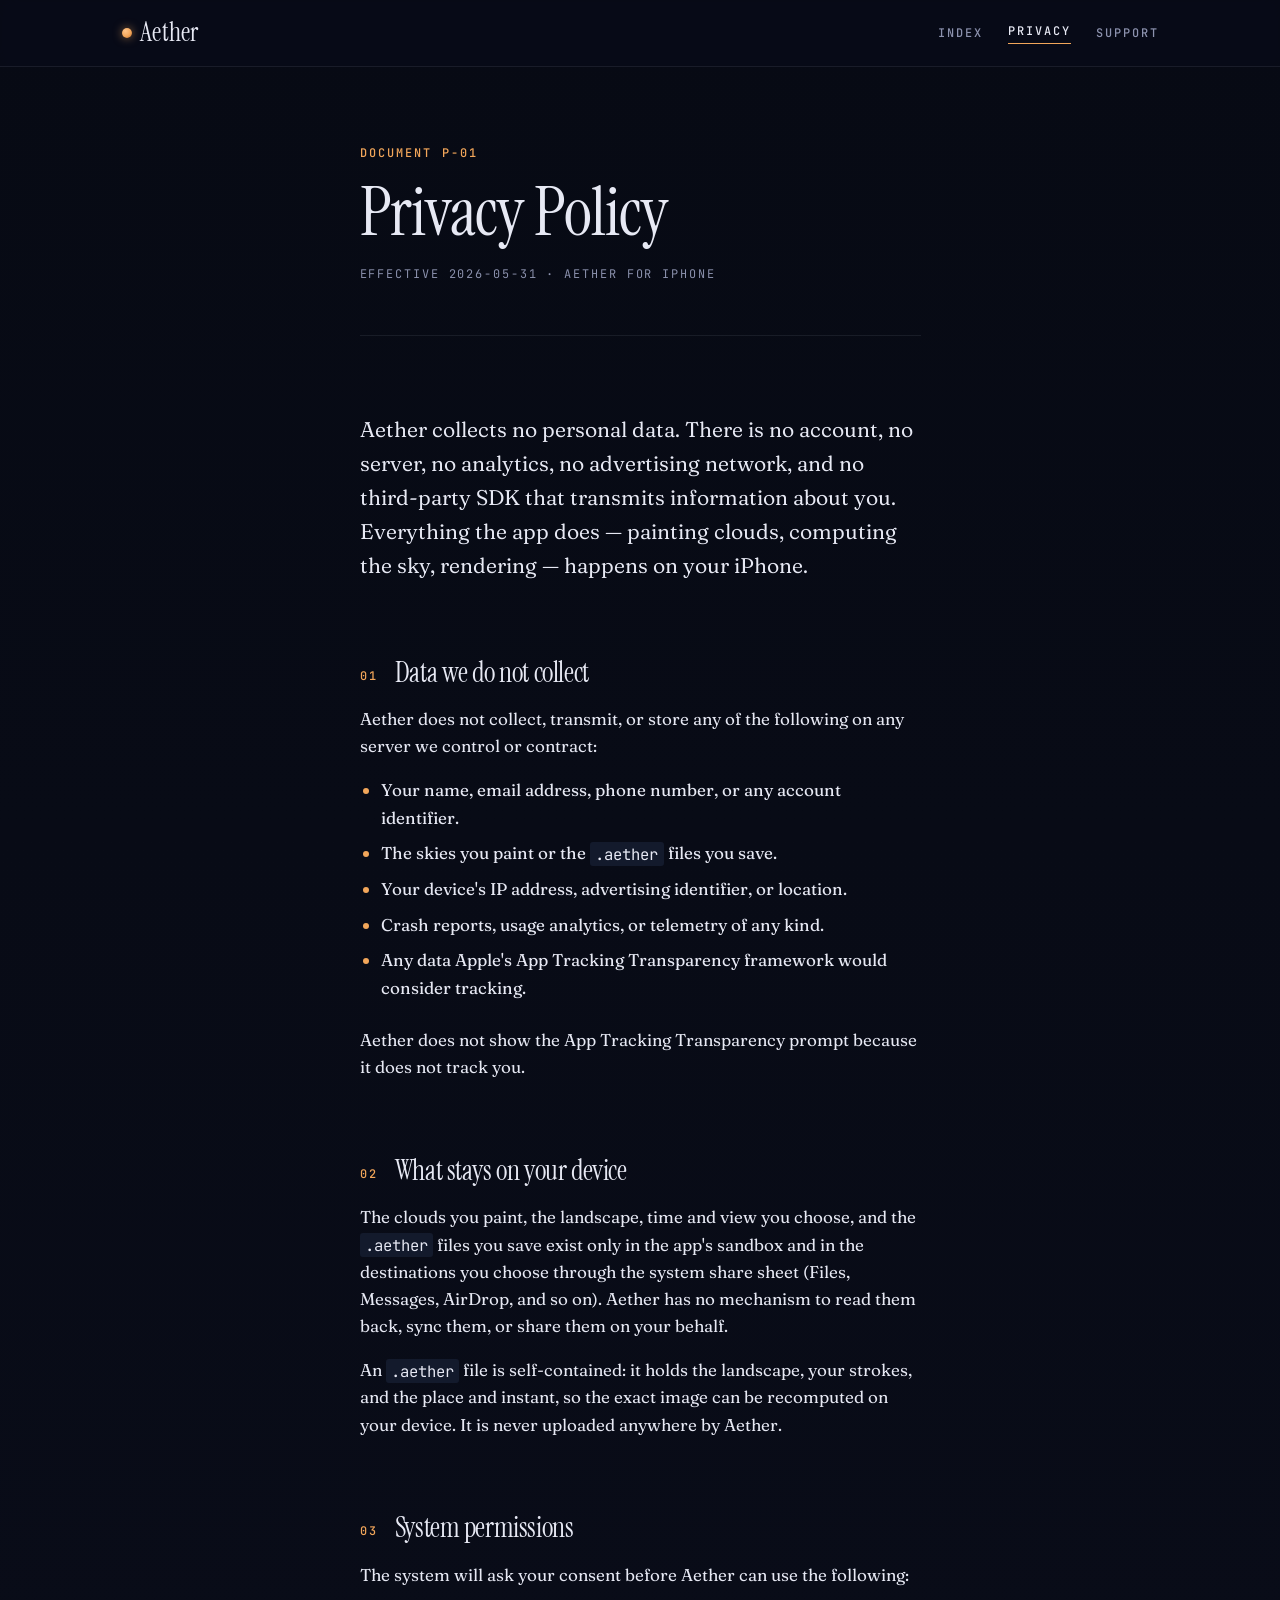
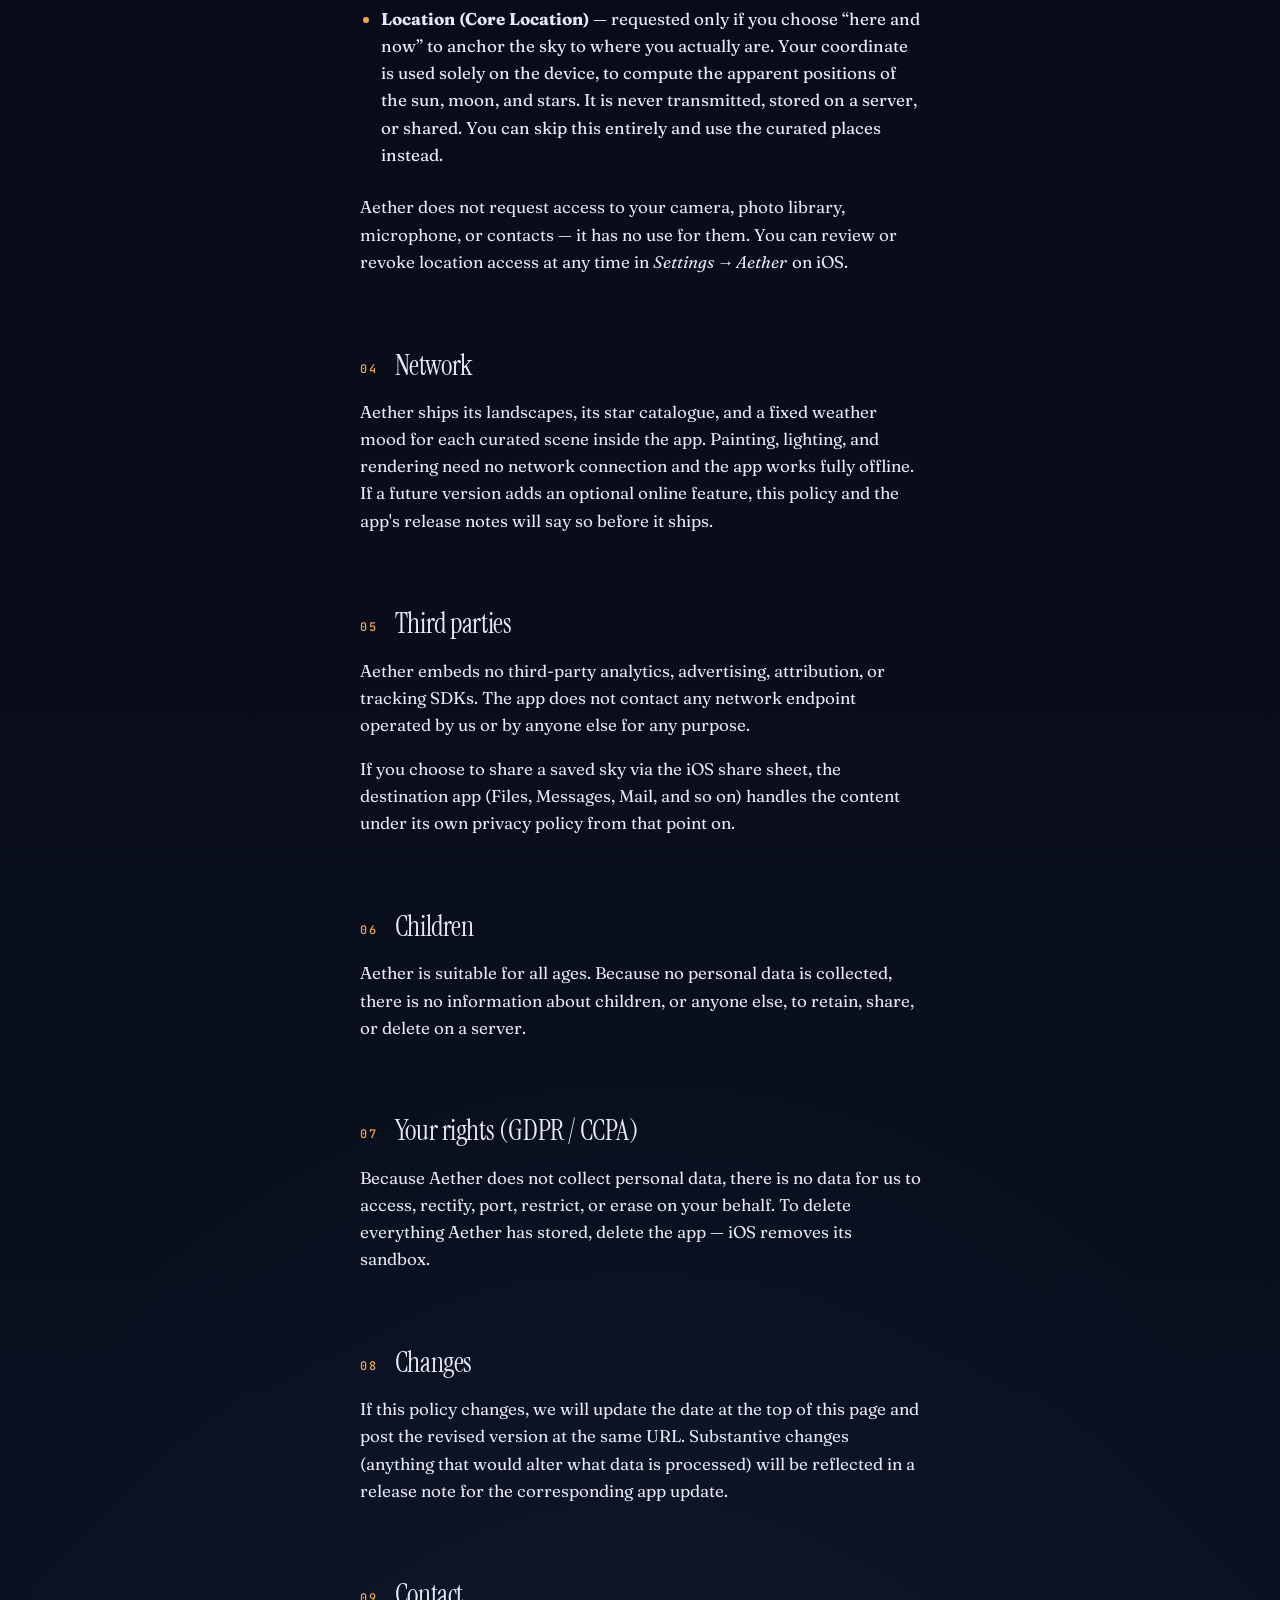
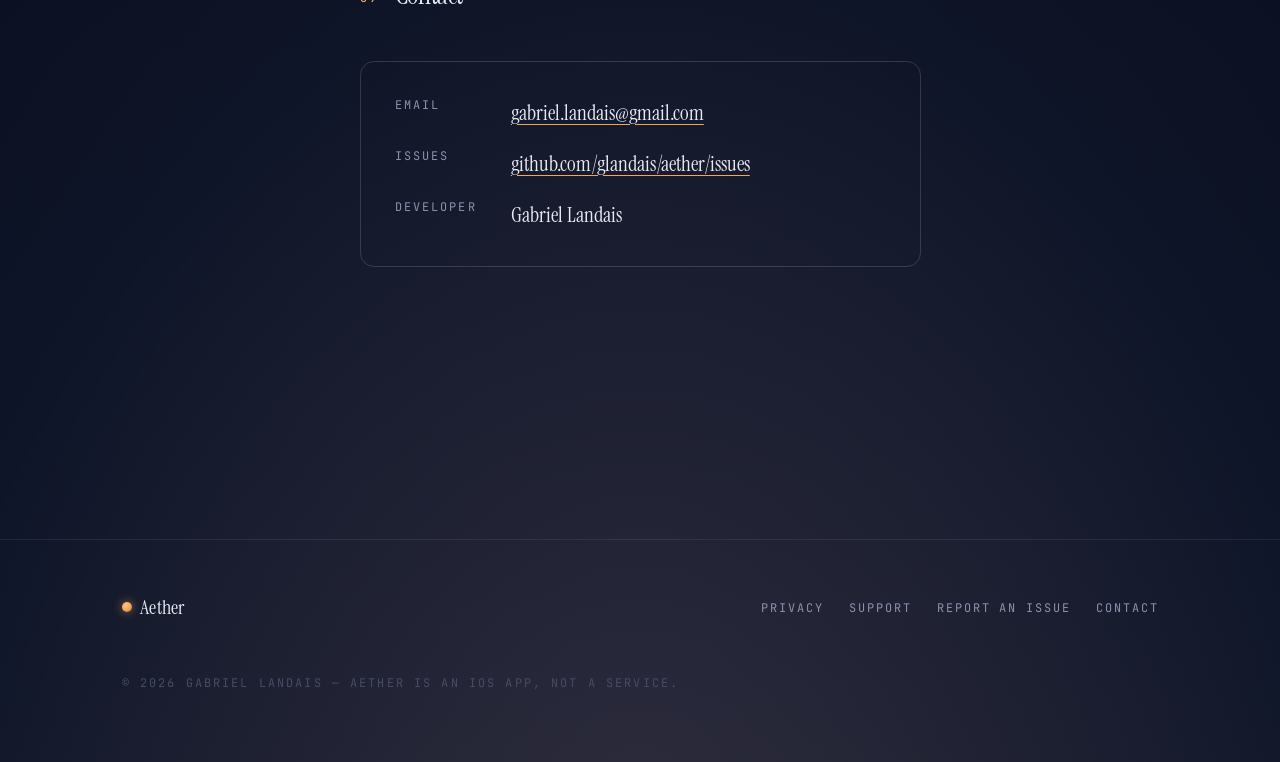
==== web/privacy/index.html @ a96485b0 "docs(web): site vitrine statique (accueil, confidentialité, support) Site statique de présentation d" ====
<!doctype html>
<html lang="en">
<head>
  <meta charset="utf-8">
  <meta name="viewport" content="width=device-width, initial-scale=1, viewport-fit=cover">
  <title>Privacy Policy — Aether</title>
  <meta name="description" content="Aether collects no personal data. Everything runs on your iPhone; location, if allowed, never leaves the device. Full privacy policy.">
  <link rel="canonical" href="https://glandais.github.io/aether/privacy/">
  <link rel="icon" type="image/svg+xml" href="../favicon.svg">
  <link rel="apple-touch-icon" href="../icon.png">
  <meta name="theme-color" content="#090C18">
  <meta property="og:type" content="article">
  <meta property="og:title" content="Aether — Privacy Policy">
  <meta property="og:description" content="Aether collects no personal data. Everything runs on your iPhone.">
  <meta property="og:url" content="https://glandais.github.io/aether/privacy/">
  <link rel="preconnect" href="https://fonts.googleapis.com">
  <link rel="preconnect" href="https://fonts.gstatic.com" crossorigin>
  <link rel="stylesheet" href="../assets/style.css">
</head>
<body>
  <header class="site-header">
    <div class="container site-header__inner">
      <a class="wordmark" href="../">
        <span class="wordmark__orb" aria-hidden="true"></span>
        <span>Aether</span>
      </a>
      <nav class="site-nav" aria-label="Primary">
        <a href="../">Index</a>
        <a href="../privacy/" aria-current="page">Privacy</a>
        <a href="../support/">Support</a>
      </nav>
    </div>
  </header>

  <main class="container-narrow prose">
    <header class="prose__header">
      <span class="label label-accent">Document P-01</span>
      <h1>Privacy Policy</h1>
      <p class="meta">Effective 2026-05-31 · Aether for iPhone</p>
    </header>

    <section>
      <p class="lead">
        Aether collects no personal data. There is no account, no server, no
        analytics, no advertising network, and no third-party SDK that transmits
        information about you. Everything the app does — painting clouds,
        computing the sky, rendering — happens on your iPhone.
      </p>
    </section>

    <section>
      <h2 data-num="01">Data we do not collect</h2>
      <p>
        Aether does not collect, transmit, or store any of the following on any
        server we control or contract:
      </p>
      <ul>
        <li>Your name, email address, phone number, or any account identifier.</li>
        <li>The skies you paint or the <code>.aether</code> files you save.</li>
        <li>Your device's IP address, advertising identifier, or location.</li>
        <li>Crash reports, usage analytics, or telemetry of any kind.</li>
        <li>Any data Apple's App Tracking Transparency framework would consider tracking.</li>
      </ul>
      <p>
        Aether does not show the App Tracking Transparency prompt because it does
        not track you.
      </p>
    </section>

    <section>
      <h2 data-num="02">What stays on your device</h2>
      <p>
        The clouds you paint, the landscape, time and view you choose, and the
        <code>.aether</code> files you save exist only in the app's sandbox and in
        the destinations you choose through the system share sheet (Files,
        Messages, AirDrop, and so on). Aether has no mechanism to read them back,
        sync them, or share them on your behalf.
      </p>
      <p>
        An <code>.aether</code> file is self-contained: it holds the landscape, your
        strokes, and the place and instant, so the exact image can be recomputed on
        your device. It is never uploaded anywhere by Aether.
      </p>
    </section>

    <section>
      <h2 data-num="03">System permissions</h2>
      <p>The system will ask your consent before Aether can use the following:</p>
      <ul>
        <li>
          <strong>Location (Core Location)</strong> — requested only if you choose
          “here and now” to anchor the sky to where you actually are. Your
          coordinate is used solely on the device, to compute the apparent
          positions of the sun, moon, and stars. It is never transmitted, stored on
          a server, or shared. You can skip this entirely and use the curated
          places instead.
        </li>
      </ul>
      <p>
        Aether does not request access to your camera, photo library, microphone,
        or contacts — it has no use for them. You can review or revoke location
        access at any time in <em>Settings → Aether</em> on iOS.
      </p>
    </section>

    <section>
      <h2 data-num="04">Network</h2>
      <p>
        Aether ships its landscapes, its star catalogue, and a fixed weather mood
        for each curated scene inside the app. Painting, lighting, and rendering
        need no network connection and the app works fully offline. If a future
        version adds an optional online feature, this policy and the app's release
        notes will say so before it ships.
      </p>
    </section>

    <section>
      <h2 data-num="05">Third parties</h2>
      <p>
        Aether embeds no third-party analytics, advertising, attribution, or
        tracking SDKs. The app does not contact any network endpoint operated by
        us or by anyone else for any purpose.
      </p>
      <p>
        If you choose to share a saved sky via the iOS share sheet, the destination
        app (Files, Messages, Mail, and so on) handles the content under its own
        privacy policy from that point on.
      </p>
    </section>

    <section>
      <h2 data-num="06">Children</h2>
      <p>
        Aether is suitable for all ages. Because no personal data is collected,
        there is no information about children, or anyone else, to retain, share,
        or delete on a server.
      </p>
    </section>

    <section>
      <h2 data-num="07">Your rights (GDPR / CCPA)</h2>
      <p>
        Because Aether does not collect personal data, there is no data for us to
        access, rectify, port, restrict, or erase on your behalf. To delete
        everything Aether has stored, delete the app — iOS removes its sandbox.
      </p>
    </section>

    <section>
      <h2 data-num="08">Changes</h2>
      <p>
        If this policy changes, we will update the date at the top of this page and
        post the revised version at the same URL. Substantive changes (anything
        that would alter what data is processed) will be reflected in a release note
        for the corresponding app update.
      </p>
    </section>

    <section>
      <h2 data-num="09">Contact</h2>
      <dl class="contact">
        <dt>Email</dt>
        <dd><a href="mailto:gabriel.landais@gmail.com">gabriel.landais@gmail.com</a></dd>
        <dt>Issues</dt>
        <dd><a href="https://github.com/glandais/aether/issues" rel="noopener">github.com/glandais/aether/issues</a></dd>
        <dt>Developer</dt>
        <dd>Gabriel Landais</dd>
      </dl>
    </section>
  </main>

  <footer class="site-footer">
    <div class="container site-footer__inner">
      <a class="wordmark" href="../">
        <span class="wordmark__orb" aria-hidden="true"></span>
        <span>Aether</span>
      </a>
      <nav class="site-footer__nav" aria-label="Footer">
        <a href="../privacy/">Privacy</a>
        <a href="../support/">Support</a>
        <a href="https://github.com/glandais/aether/issues" rel="noopener">Report an issue</a>
        <a href="mailto:gabriel.landais@gmail.com">Contact</a>
      </nav>
      <p class="site-footer__meta">
        © <span id="year">2026</span> Gabriel Landais — Aether is an iOS app, not a service.
      </p>
    </div>
  </footer>
  <script>document.getElementById('year').textContent = new Date().getFullYear();</script>
</body>
</html>
---- web/assets/style.css ----
/* ============================================================
   Aether — design system
   Contemplative twilight. Night indigo + haze + horizon amber.
   ============================================================ */

@import url('https://fonts.googleapis.com/css2?family=Instrument+Serif:ital@0;1&family=Fraunces:opsz,wght,SOFT@9..144,300..700,0..100&family=JetBrains+Mono:wght@400;500&display=swap');

:root {
  /* palette — a sky from zenith to horizon */
  --night:       #090C18;  /* deep indigo, just before true black */
  --night-soft:  #0E1322;
  --surface:     #131A2C;
  --surface-2:   #1B2338;
  --haze:        #E7E9F4;  /* pale luminous text, faint blue */
  --haze-muted:  #8C92AE;
  --haze-faint:  #474D68;
  --amber:       #F2A65A;  /* warm horizon glow — the accent */
  --amber-hi:    #FFC489;
  --bluehour:    #6E78C8;  /* blue-hour secondary, used sparingly */

  --rule:        rgba(231, 233, 244, 0.08);
  --rule-strong: rgba(231, 233, 244, 0.16);

  /* type */
  --font-display: 'Instrument Serif', 'Times New Roman', Georgia, serif;
  --font-body:    'Fraunces', Georgia, 'Times New Roman', serif;
  --font-mono:    'JetBrains Mono', ui-monospace, 'SF Mono', Menlo, Consolas, monospace;

  --fs-display: clamp(3.25rem, 9vw, 7.5rem);
  --fs-h1:      clamp(2rem, 4.6vw, 3.25rem);
  --fs-h2:      clamp(1.5rem, 2.6vw, 2rem);
  --fs-h3:      1.25rem;
  --fs-body:    1.0625rem;
  --fs-small:   0.9375rem;
  --fs-label:   0.7rem;

  /* spacing */
  --s-1: 0.25rem; --s-2: 0.5rem;  --s-3: 0.75rem; --s-4: 1rem;
  --s-5: 1.5rem;  --s-6: 2rem;    --s-7: 2.5rem;  --s-8: 3rem;
  --s-10: 4.5rem; --s-12: 6rem;   --s-16: 9rem;

  /* layout */
  --content-width: 38rem;
  --wide-width:    66rem;

  color-scheme: dark;
}

/* ---------- reset ---------- */
*, *::before, *::after { box-sizing: border-box; }
html, body { margin: 0; padding: 0; }
img, svg, canvas { display: block; max-width: 100%; }
button { font: inherit; color: inherit; background: none; border: 0; cursor: pointer; padding: 0; }
a { color: inherit; }

/* ---------- base ---------- */
html {
  background: var(--night);
  color: var(--haze);
  font-family: var(--font-body);
  font-size: 17px;
  line-height: 1.6;
  font-feature-settings: "ss01", "ss02";
  font-variation-settings: "opsz" 14, "SOFT" 30;
  -webkit-font-smoothing: antialiased;
  text-rendering: optimizeLegibility;
}

body {
  min-height: 100dvh;
  display: flex;
  flex-direction: column;
  position: relative;
  background:
    /* warm horizon glow low on the page */
    radial-gradient(120% 70% at 50% 118%, rgba(242, 166, 90, 0.16), transparent 55%),
    /* a cooler blue-hour band above it */
    radial-gradient(120% 55% at 50% 100%, rgba(110, 120, 200, 0.12), transparent 60%),
    /* zenith darkening */
    linear-gradient(180deg, #070A14 0%, var(--night) 42%, #0B1224 100%);
}

/* faint, slow star field across the whole night sky */
body::before {
  content: "";
  position: fixed;
  inset: 0;
  z-index: -1;
  pointer-events: none;
  background-image:
    radial-gradient(1.2px 1.2px at 12% 18%, rgba(231,233,244,0.7), transparent 60%),
    radial-gradient(1px 1px at 28% 9%, rgba(231,233,244,0.5), transparent 60%),
    radial-gradient(1.4px 1.4px at 47% 24%, rgba(255,196,137,0.55), transparent 60%),
    radial-gradient(1px 1px at 63% 12%, rgba(231,233,244,0.55), transparent 60%),
    radial-gradient(1.1px 1.1px at 78% 22%, rgba(231,233,244,0.6), transparent 60%),
    radial-gradient(1px 1px at 88% 7%, rgba(231,233,244,0.45), transparent 60%),
    radial-gradient(1.3px 1.3px at 8% 38%, rgba(231,233,244,0.45), transparent 60%),
    radial-gradient(1px 1px at 35% 44%, rgba(231,233,244,0.4), transparent 60%),
    radial-gradient(1.2px 1.2px at 71% 40%, rgba(110,120,200,0.6), transparent 60%),
    radial-gradient(1px 1px at 92% 34%, rgba(231,233,244,0.4), transparent 60%);
  /* fade the stars out toward the horizon, like a real sky */
  -webkit-mask-image: linear-gradient(180deg, #000 0%, #000 40%, transparent 78%);
  mask-image: linear-gradient(180deg, #000 0%, #000 40%, transparent 78%);
  animation: twinkle 9s ease-in-out infinite;
}
@keyframes twinkle { 0%, 100% { opacity: 0.85; } 50% { opacity: 0.55; } }

::selection { background: var(--amber); color: var(--night); }

/* ---------- typography ---------- */
.display {
  font-family: var(--font-display);
  font-weight: 400;
  line-height: 0.94;
  letter-spacing: -0.02em;
  font-size: var(--fs-display);
}
.display em {
  font-style: italic;
  color: var(--amber);
}

h1, h2, h3 {
  font-family: var(--font-display);
  font-weight: 400;
  line-height: 1.06;
  letter-spacing: -0.015em;
  margin: 0 0 var(--s-4);
}
h1 { font-size: var(--fs-h1); }
h2 { font-size: var(--fs-h2); margin-top: var(--s-10); }
h3 {
  font-size: var(--fs-h3);
  font-family: var(--font-body);
  font-variation-settings: "opsz" 14, "wght" 600, "SOFT" 0;
  letter-spacing: -0.005em;
  margin-top: var(--s-6);
  margin-bottom: var(--s-2);
}

p {
  margin: 0 0 var(--s-4);
  max-width: 38rem;
  font-variation-settings: "opsz" 14, "wght" 380, "SOFT" 30;
}
p.lead {
  font-size: 1.25rem;
  color: var(--haze);
  font-variation-settings: "opsz" 18, "wght" 360, "SOFT" 50;
  max-width: 36rem;
}

ul, ol { padding-left: 1.25em; margin: 0 0 var(--s-5); }
li { margin-bottom: var(--s-2); }
li::marker { color: var(--amber); }

a {
  color: var(--haze);
  text-decoration: underline;
  text-decoration-color: var(--haze-faint);
  text-decoration-thickness: 1px;
  text-underline-offset: 0.2em;
  transition: text-decoration-color 200ms ease, color 200ms ease;
}
a:hover {
  color: var(--amber);
  text-decoration-color: var(--amber);
}

code, kbd {
  font-family: var(--font-mono);
  font-size: 0.92em;
  background: var(--surface);
  padding: 0.1em 0.35em;
  border-radius: 3px;
  color: var(--haze);
}

hr { border: 0; border-top: 1px solid var(--rule); margin: var(--s-10) 0; }

/* ---------- shared eyebrow / label ---------- */
.label {
  font-family: var(--font-mono);
  font-size: var(--fs-label);
  letter-spacing: 0.18em;
  text-transform: uppercase;
  color: var(--haze-muted);
  font-weight: 500;
}
.label-accent { color: var(--amber); }

/* ---------- layout ---------- */
.container {
  width: 100%;
  max-width: var(--wide-width);
  margin-inline: auto;
  padding-inline: clamp(1.25rem, 4vw, 2.5rem);
}
.container-narrow {
  max-width: var(--content-width);
  margin-inline: auto;
  padding-inline: clamp(1.25rem, 4vw, 2.5rem);
}
main { flex: 1 0 auto; }

/* ---------- header ---------- */
.site-header {
  position: sticky;
  top: 0;
  z-index: 10;
  background: rgba(9, 12, 24, 0.72);
  backdrop-filter: saturate(140%) blur(10px);
  -webkit-backdrop-filter: saturate(140%) blur(10px);
  border-bottom: 1px solid var(--rule);
}
.site-header__inner {
  display: flex;
  align-items: center;
  justify-content: space-between;
  padding-block: var(--s-3);
}
.wordmark {
  font-family: var(--font-display);
  font-size: 1.5rem;
  letter-spacing: 0.01em;
  text-decoration: none;
  display: inline-flex;
  align-items: center;
  gap: 0.5rem;
  color: var(--haze);
}
.wordmark__orb {
  width: 0.6rem;
  height: 0.6rem;
  border-radius: 50%;
  background: radial-gradient(circle at 35% 30%, var(--amber-hi), var(--amber) 55%, #b9692a);
  box-shadow: 0 0 10px rgba(242, 166, 90, 0.6);
  display: inline-block;
}
.wordmark:hover { color: var(--haze); }

.site-nav { display: flex; gap: var(--s-5); align-items: center; }
.site-nav a {
  font-family: var(--font-mono);
  font-size: var(--fs-label);
  letter-spacing: 0.16em;
  text-transform: uppercase;
  text-decoration: none;
  color: var(--haze-muted);
  font-weight: 500;
}
.site-nav a:hover { color: var(--haze); }
.site-nav a[aria-current="page"] {
  color: var(--haze);
  border-bottom: 1px solid var(--amber);
  padding-bottom: 2px;
}

/* ---------- hero ---------- */
.hero { padding-top: var(--s-12); padding-bottom: var(--s-10); position: relative; }
.hero__grid {
  display: grid;
  grid-template-columns: 1.1fr 0.9fr;
  gap: clamp(2rem, 5vw, 4rem);
  align-items: center;
}
@media (max-width: 860px) {
  .hero__grid { grid-template-columns: 1fr; }
}
.hero__head { max-width: 40rem; }
.hero__head .label {
  display: inline-flex;
  gap: 0.6em;
  align-items: center;
  margin-bottom: var(--s-5);
}
.hero__head .label::before {
  content: "";
  width: 1.6rem;
  height: 1px;
  background: var(--amber);
  display: inline-block;
}
.hero__sub { margin-top: var(--s-6); max-width: 34rem; }
.hero__meta {
  display: grid;
  grid-template-columns: repeat(auto-fit, max-content);
  gap: var(--s-6);
  margin-top: var(--s-7);
  padding-top: var(--s-5);
  border-top: 1px solid var(--rule-strong);
  max-width: max-content;
}
.hero__meta dt {
  font-family: var(--font-mono);
  font-size: var(--fs-label);
  letter-spacing: 0.18em;
  text-transform: uppercase;
  color: var(--haze-muted);
  margin-bottom: var(--s-1);
}
.hero__meta dd { margin: 0; font-family: var(--font-display); font-size: 1.5rem; }

/* hero visual — a painted sky panel standing in for a screenshot */
.skypanel {
  position: relative;
  aspect-ratio: 9 / 14;
  border-radius: 22px;
  overflow: hidden;
  border: 1px solid var(--rule-strong);
  box-shadow:
    0 30px 80px -30px rgba(0, 0, 0, 0.8),
    0 0 60px -20px rgba(242, 166, 90, 0.25);
  background:
    /* sun low on the horizon */
    radial-gradient(closest-side at 68% 70%, rgba(255,210,150,0.95), rgba(242,166,90,0.5) 35%, transparent 70%),
    /* dusk sky gradient */
    linear-gradient(180deg,
      #16204a 0%,
      #2b3a73 26%,
      #6a5a93 52%,
      #c9794f 78%,
      #f0a85e 100%);
}
/* a couple of painted cloud forms, soft and volumetric */
.skypanel__cloud {
  position: absolute;
  border-radius: 50%;
  filter: blur(14px);
  background: radial-gradient(circle at 40% 35%, rgba(255,236,210,0.92), rgba(214,160,120,0.5) 55%, transparent 75%);
  mix-blend-mode: screen;
}
.skypanel__cloud--a { width: 62%; height: 26%; left: 8%;  top: 30%; }
.skypanel__cloud--b { width: 46%; height: 20%; right: 6%; top: 46%; opacity: 0.9; }
.skypanel__cloud--c { width: 70%; height: 22%; left: 4%;  top: 60%; opacity: 0.85;
  background: radial-gradient(circle at 50% 40%, rgba(255,200,150,0.85), rgba(180,90,60,0.4) 55%, transparent 78%); }
/* sea below the horizon */
.skypanel__sea {
  position: absolute;
  left: 0; right: 0; bottom: 0;
  height: 16%;
  background: linear-gradient(180deg, rgba(242,168,94,0.5), #2a2740 70%, #14132a);
}
.skypanel__caption {
  position: absolute;
  left: var(--s-4); bottom: var(--s-4);
  font-family: var(--font-mono);
  font-size: 0.62rem;
  letter-spacing: 0.16em;
  text-transform: uppercase;
  color: rgba(231,233,244,0.85);
  background: rgba(9,12,24,0.4);
  backdrop-filter: blur(4px);
  -webkit-backdrop-filter: blur(4px);
  padding: 0.35em 0.6em;
  border-radius: 6px;
}

.cta-row { display: flex; gap: var(--s-4); flex-wrap: wrap; margin-top: var(--s-6); align-items: center; }
.btn {
  display: inline-flex;
  align-items: center;
  gap: var(--s-2);
  padding: var(--s-3) var(--s-5);
  font-family: var(--font-mono);
  font-size: var(--fs-label);
  letter-spacing: 0.18em;
  text-transform: uppercase;
  text-decoration: none;
  font-weight: 500;
  border: 1px solid var(--rule-strong);
  color: var(--haze);
  border-radius: 999px;
  transition: all 200ms ease;
}
.btn:hover { border-color: var(--amber); color: var(--amber); }
.btn--primary {
  background: linear-gradient(180deg, var(--amber-hi), var(--amber));
  color: #2a1607;
  border-color: var(--amber);
}
.btn--primary:hover { filter: brightness(1.06); color: #2a1607; }
.btn__hint {
  font-family: var(--font-mono);
  color: var(--haze-muted);
  letter-spacing: 0.12em;
  font-size: 0.62rem;
  text-transform: uppercase;
}

/* ---------- section heading ---------- */
.section { padding-block: var(--s-12); border-top: 1px solid var(--rule); }
.section__head {
  display: grid;
  grid-template-columns: max-content 1fr;
  gap: var(--s-6);
  align-items: baseline;
  margin-bottom: var(--s-8);
}
.section__num {
  font-family: var(--font-mono);
  color: var(--amber);
  font-size: var(--fs-label);
  letter-spacing: 0.18em;
}
.section__title {
  font-family: var(--font-display);
  font-size: clamp(1.75rem, 3.4vw, 2.5rem);
  margin: 0;
  line-height: 1;
}

/* ---------- features grid ---------- */
.features {
  display: grid;
  grid-template-columns: repeat(2, 1fr);
  gap: 0;
  border-top: 1px solid var(--rule);
}
@media (max-width: 720px) { .features { grid-template-columns: 1fr; } }
.feature {
  padding: var(--s-7) var(--s-6);
  border-right: 1px solid var(--rule);
  border-bottom: 1px solid var(--rule);
  transition: background 240ms ease;
}
.feature:nth-child(2n) { border-right: 0; }
@media (max-width: 720px) { .feature { border-right: 0; } }
.feature:hover { background: linear-gradient(180deg, rgba(242,166,90,0.05), transparent); }
.feature__num {
  font-family: var(--font-mono);
  font-size: var(--fs-label);
  letter-spacing: 0.18em;
  color: var(--haze-muted);
  margin-bottom: var(--s-4);
}
.feature__title {
  font-family: var(--font-display);
  font-size: 1.6rem;
  line-height: 1.05;
  margin: 0 0 var(--s-3);
}
.feature p { color: var(--haze-muted); margin: 0; font-size: var(--fs-small); }

/* ---------- curated landscapes ---------- */
.scenes {
  display: grid;
  grid-template-columns: repeat(4, 1fr);
  gap: var(--s-5);
}
@media (max-width: 860px) { .scenes { grid-template-columns: repeat(2, 1fr); } }
@media (max-width: 460px) { .scenes { grid-template-columns: 1fr; } }
.scene {
  border: 1px solid var(--rule);
  border-radius: 14px;
  overflow: hidden;
  background: var(--night-soft);
}
.scene__art {
  aspect-ratio: 4 / 5;
  position: relative;
}
.scene__art::after {
  /* a soft painted cloud band over each palette */
  content: "";
  position: absolute;
  left: 8%; right: 12%; top: 38%;
  height: 26%;
  border-radius: 50%;
  filter: blur(10px);
  background: radial-gradient(circle at 45% 40%, rgba(255,245,230,0.65), transparent 72%);
  mix-blend-mode: screen;
}
.scene--dusk  .scene__art { background: linear-gradient(180deg, #1a2452 0%, #4a3f7a 45%, #c9794f 82%, #f4ad63 100%); }
.scene--dawn  .scene__art { background: linear-gradient(180deg, #243a6b 0%, #6f6aa0 40%, #d79c7e 78%, #f9d0a0 100%); }
.scene--blue  .scene__art { background: linear-gradient(180deg, #0c1330 0%, #232e5e 50%, #3a3f73 80%, #565a86 100%); }
.scene--noon  .scene__art { background: linear-gradient(180deg, #2f6db5 0%, #5d9cd6 48%, #a9cdeb 82%, #dbeaf6 100%); }
.scene__meta { padding: var(--s-4); }
.scene__name {
  font-family: var(--font-display);
  font-size: 1.35rem;
  line-height: 1.05;
  margin: 0;
}
.scene__place {
  font-family: var(--font-mono);
  font-size: var(--fs-label);
  letter-spacing: 0.14em;
  text-transform: uppercase;
  color: var(--haze-muted);
  margin: var(--s-2) 0 0;
}

/* ---------- privacy callout ---------- */
.callout {
  padding: var(--s-8);
  border: 1px solid var(--rule-strong);
  border-radius: 16px;
  background:
    linear-gradient(135deg, rgba(242,166,90,0.06), transparent 70%),
    var(--night-soft);
  display: grid;
  grid-template-columns: max-content 1fr;
  gap: var(--s-6);
  align-items: center;
}
@media (max-width: 600px) { .callout { grid-template-columns: 1fr; gap: var(--s-4); } }
.callout__mark {
  font-family: var(--font-display);
  font-size: 3.5rem;
  line-height: 0.9;
  color: var(--amber);
}
.callout p { margin: 0; max-width: 34rem; }

/* ---------- prose pages ---------- */
.prose { padding-block: var(--s-10) var(--s-12); }
.prose__header {
  margin-bottom: var(--s-10);
  padding-bottom: var(--s-6);
  border-bottom: 1px solid var(--rule);
}
.prose__header .label { display: block; margin-bottom: var(--s-3); }
.prose__header h1 { font-family: var(--font-display); font-size: clamp(2.5rem, 6vw, 4rem); margin: 0; }
.prose__header .meta {
  margin-top: var(--s-4);
  font-family: var(--font-mono);
  font-size: var(--fs-label);
  letter-spacing: 0.16em;
  text-transform: uppercase;
  color: var(--haze-muted);
}
.prose section + section { margin-top: var(--s-8); }
.prose h2 {
  font-size: 1.625rem;
  margin-top: var(--s-10);
  display: grid;
  grid-template-columns: max-content 1fr;
  gap: var(--s-4);
  align-items: baseline;
}
.prose h2::before {
  content: attr(data-num);
  font-family: var(--font-mono);
  font-size: var(--fs-label);
  letter-spacing: 0.18em;
  color: var(--amber);
  font-weight: 500;
  transform: translateY(-0.2em);
}

/* FAQ */
.faq details { border-bottom: 1px solid var(--rule); padding-block: var(--s-4); }
.faq details:first-of-type { border-top: 1px solid var(--rule); }
.faq summary {
  cursor: pointer;
  list-style: none;
  display: flex;
  justify-content: space-between;
  align-items: baseline;
  gap: var(--s-4);
  font-family: var(--font-display);
  font-size: 1.25rem;
  color: var(--haze);
}
.faq summary::-webkit-details-marker { display: none; }
.faq summary::after { content: "+"; font-family: var(--font-mono); color: var(--amber); transition: transform 200ms ease; }
.faq details[open] summary::after { content: "−"; }
.faq details > p, .faq details > ul { margin-top: var(--s-3); color: var(--haze-muted); }

/* contact card */
.contact {
  display: grid;
  grid-template-columns: max-content 1fr;
  gap: var(--s-4) var(--s-6);
  padding: var(--s-6);
  border: 1px solid var(--rule-strong);
  border-radius: 14px;
  margin-top: var(--s-8);
}
.contact dt {
  font-family: var(--font-mono);
  font-size: var(--fs-label);
  letter-spacing: 0.18em;
  text-transform: uppercase;
  color: var(--haze-muted);
}
.contact dd { margin: 0; font-family: var(--font-display); font-size: 1.25rem; }
.contact a { text-decoration-color: var(--amber); }

/* ---------- footer ---------- */
.site-footer { margin-top: var(--s-16); border-top: 1px solid var(--rule); padding-block: var(--s-8); }
.site-footer__inner {
  display: flex;
  flex-wrap: wrap;
  gap: var(--s-6);
  justify-content: space-between;
  align-items: baseline;
}
.site-footer .wordmark { font-size: 1.2rem; }
.site-footer__nav { display: flex; gap: var(--s-5); flex-wrap: wrap; }
.site-footer__nav a {
  font-family: var(--font-mono);
  font-size: var(--fs-label);
  letter-spacing: 0.16em;
  text-transform: uppercase;
  color: var(--haze-muted);
  text-decoration: none;
}
.site-footer__nav a:hover { color: var(--haze); }
.site-footer__meta {
  font-family: var(--font-mono);
  font-size: 0.7rem;
  letter-spacing: 0.18em;
  text-transform: uppercase;
  color: var(--haze-faint);
  margin-top: var(--s-4);
  flex-basis: 100%;
}

/* ---------- entrance motion ---------- */
.reveal { opacity: 0; transform: translateY(14px); animation: rise 900ms cubic-bezier(0.16, 1, 0.3, 1) forwards; }
.reveal--1 { animation-delay: 80ms; }
.reveal--2 { animation-delay: 200ms; }
.reveal--3 { animation-delay: 320ms; }
@keyframes rise { to { opacity: 1; transform: none; } }

/* ---------- accessibility ---------- */
:focus-visible { outline: 2px solid var(--amber); outline-offset: 3px; }
@media (prefers-reduced-motion: reduce) {
  *, *::before, *::after { animation-duration: 0.01ms !important; animation-iteration-count: 1 !important; transition-duration: 0.01ms !important; }
  .reveal { opacity: 1; transform: none; }
}
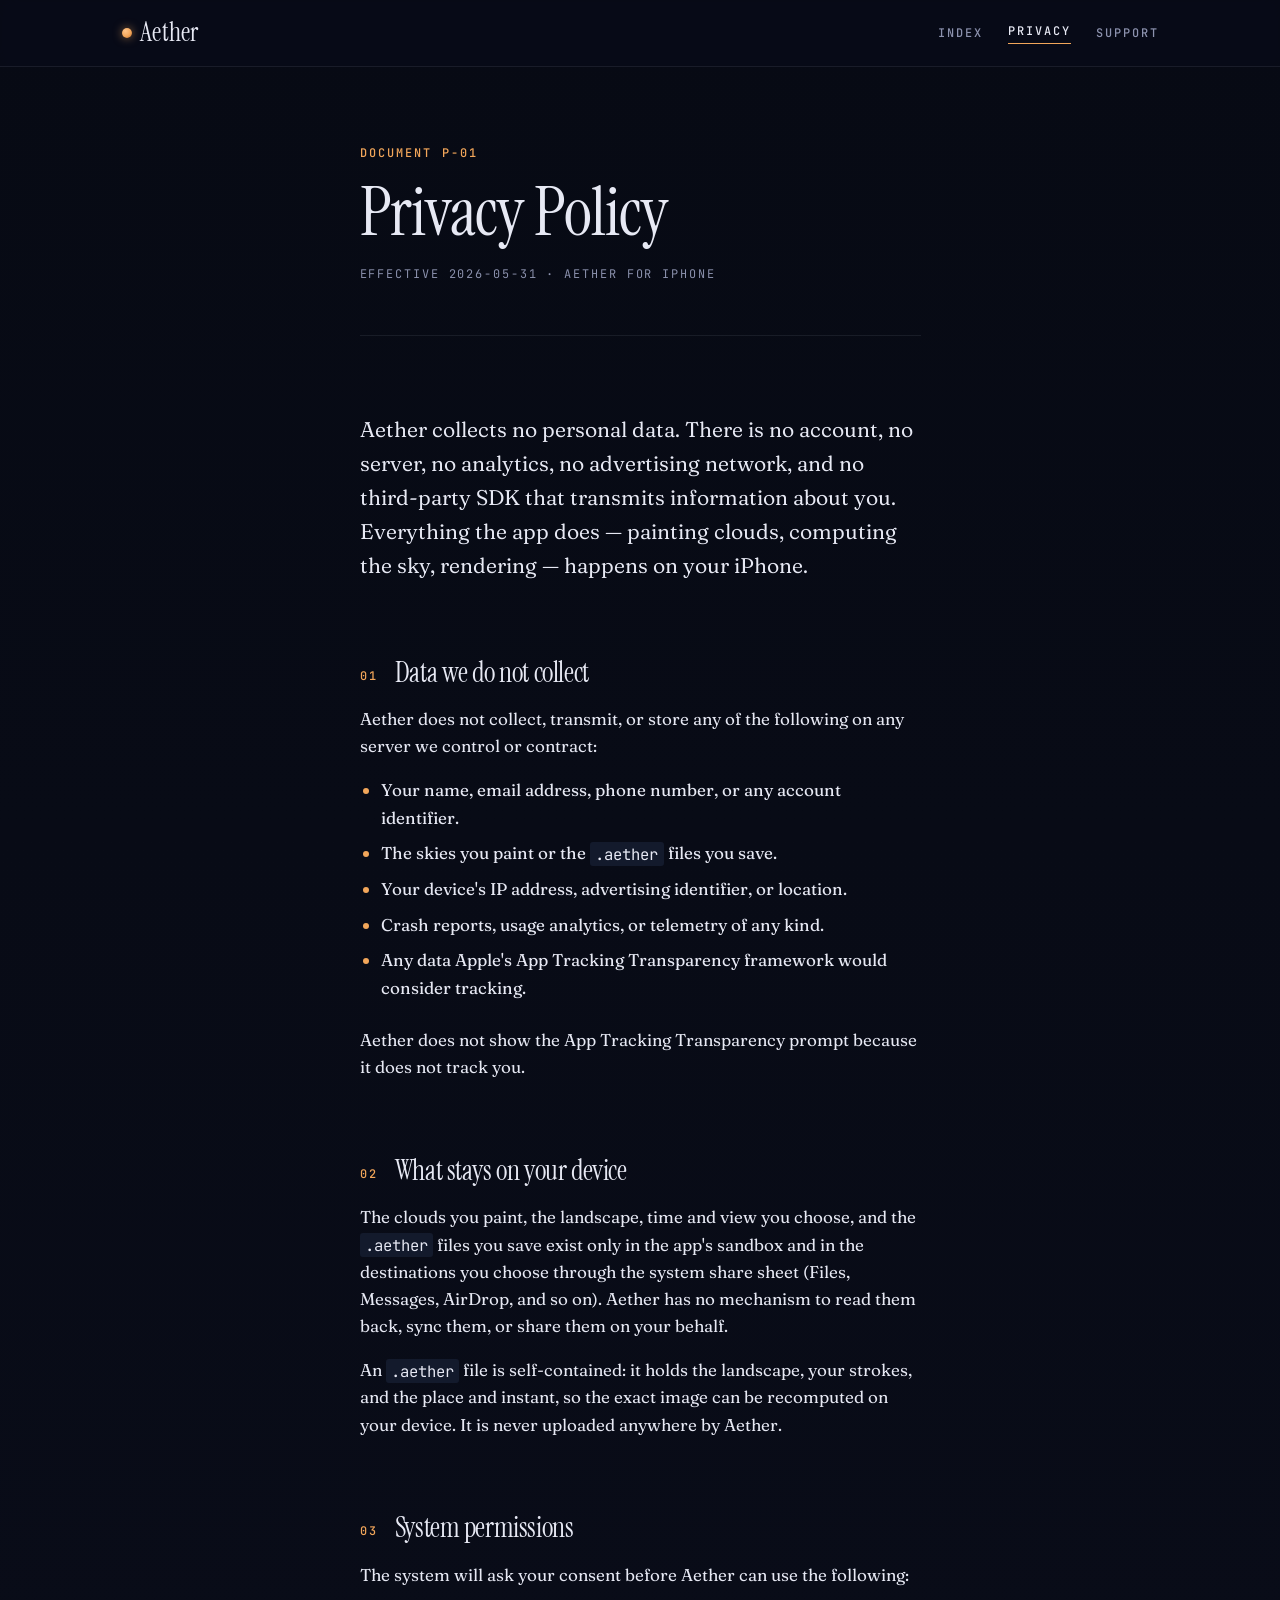
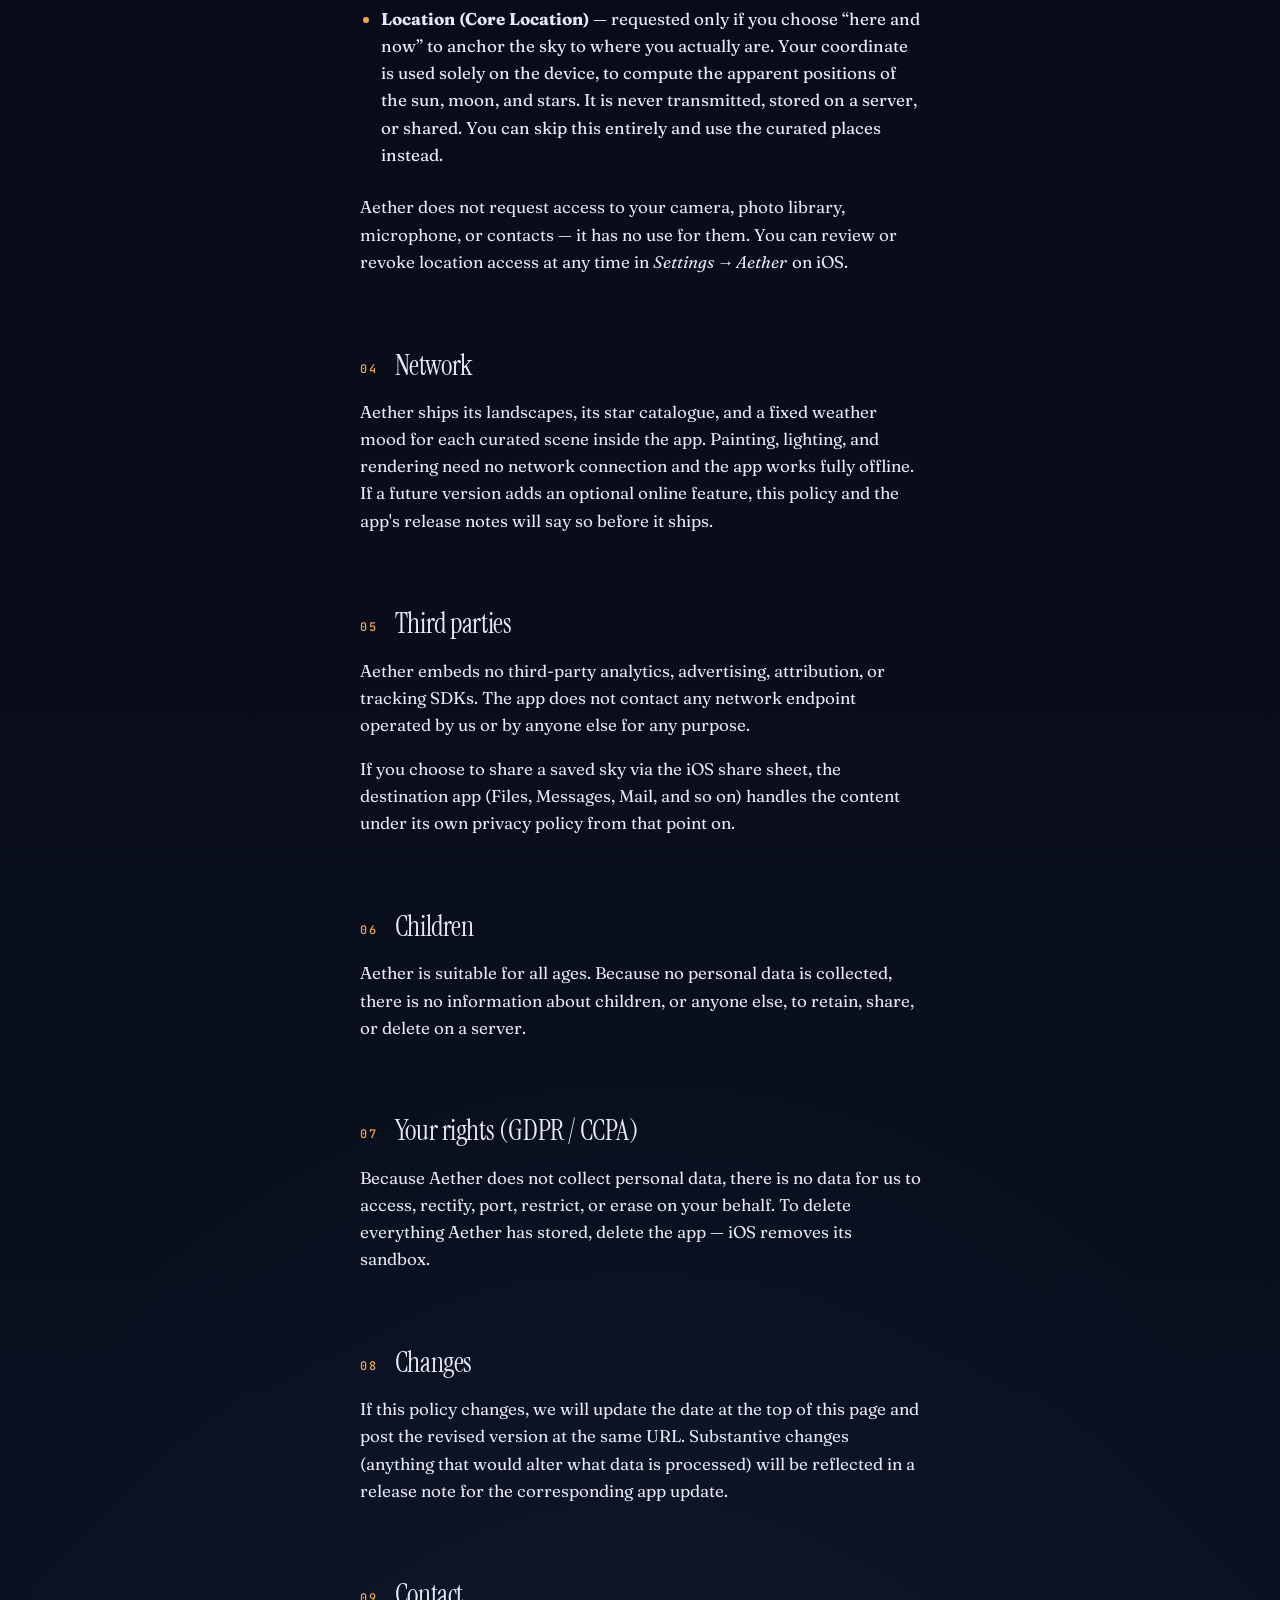
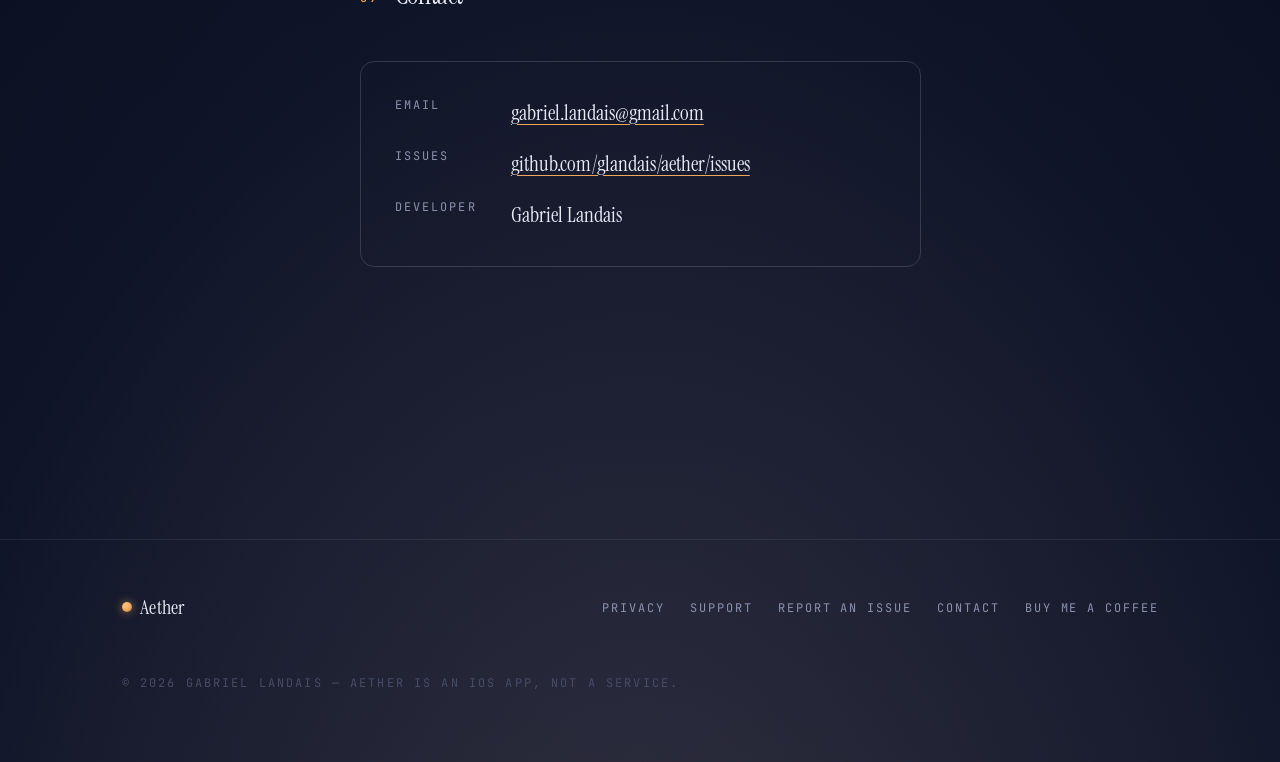
==== commit cdb3da18: "docs: add a Ko-fi link to the site footer and README Co-Authored-By: Claude Opus 5 (1M context) <nor" ====
--- a/web/privacy/index.html
+++ b/web/privacy/index.html
@@ -180,6 +180,7 @@
         <a href="../support/">Support</a>
         <a href="https://github.com/glandais/aether/issues" rel="noopener">Report an issue</a>
         <a href="mailto:gabriel.landais@gmail.com">Contact</a>
+        <a href="https://ko-fi.com/gabylandais" rel="noopener">Buy me a coffee</a>
       </nav>
       <p class="site-footer__meta">
         © <span id="year">2026</span> Gabriel Landais — Aether is an iOS app, not a service.
--- a/web/assets/style.css
+++ b/web/assets/style.css
@@ -356,6 +356,39 @@
   border-radius: 6px;
 }
 
+/* Real device screenshots (captured on iPhone 6.9") --------------------- */
+.shot {
+  margin: 0;
+  border-radius: 22px;
+  overflow: hidden;
+  background: var(--surface);
+  border: 1px solid var(--rule-strong);
+  box-shadow:
+    0 30px 80px -30px rgba(0, 0, 0, 0.8),
+    0 0 60px -20px rgba(242, 166, 90, 0.18);
+}
+.shot img { display: block; width: 100%; height: auto; }
+.shot--hero { max-width: 22rem; margin-inline: auto; }
+.shot figcaption {
+  padding: var(--s-3) var(--s-4);
+  font-family: var(--font-mono);
+  font-size: 0.62rem;
+  letter-spacing: 0.16em;
+  text-transform: uppercase;
+  color: var(--haze-muted);
+  border-top: 1px solid var(--rule);
+}
+.shots-strip {
+  display: grid;
+  grid-template-columns: repeat(4, 1fr);
+  gap: var(--s-6);
+  align-items: start;
+}
+@media (max-width: 860px) { .shots-strip { grid-template-columns: repeat(2, 1fr); } }
+@media (max-width: 460px) {
+  .shots-strip { grid-template-columns: 1fr; max-width: 22rem; margin-inline: auto; }
+}
+
 .cta-row { display: flex; gap: var(--s-4); flex-wrap: wrap; margin-top: var(--s-6); align-items: center; }
 .btn {
   display: inline-flex;
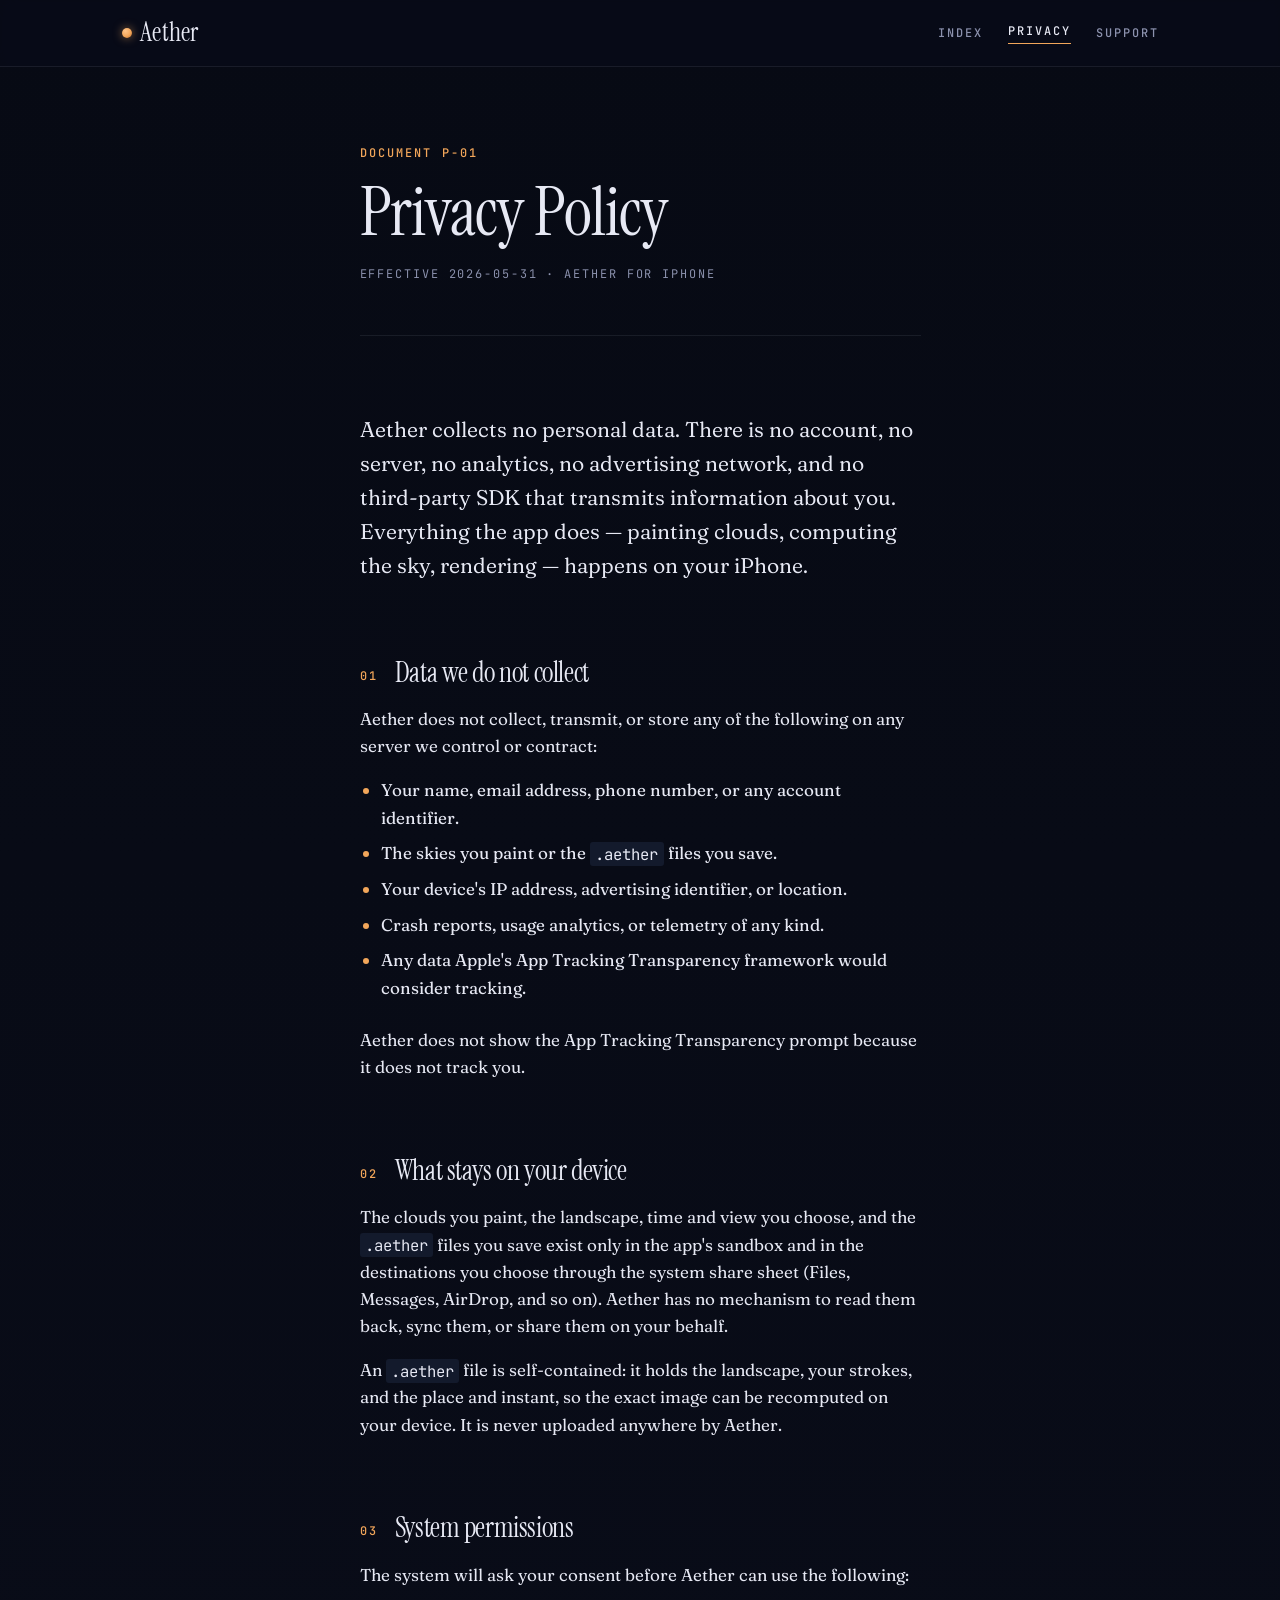
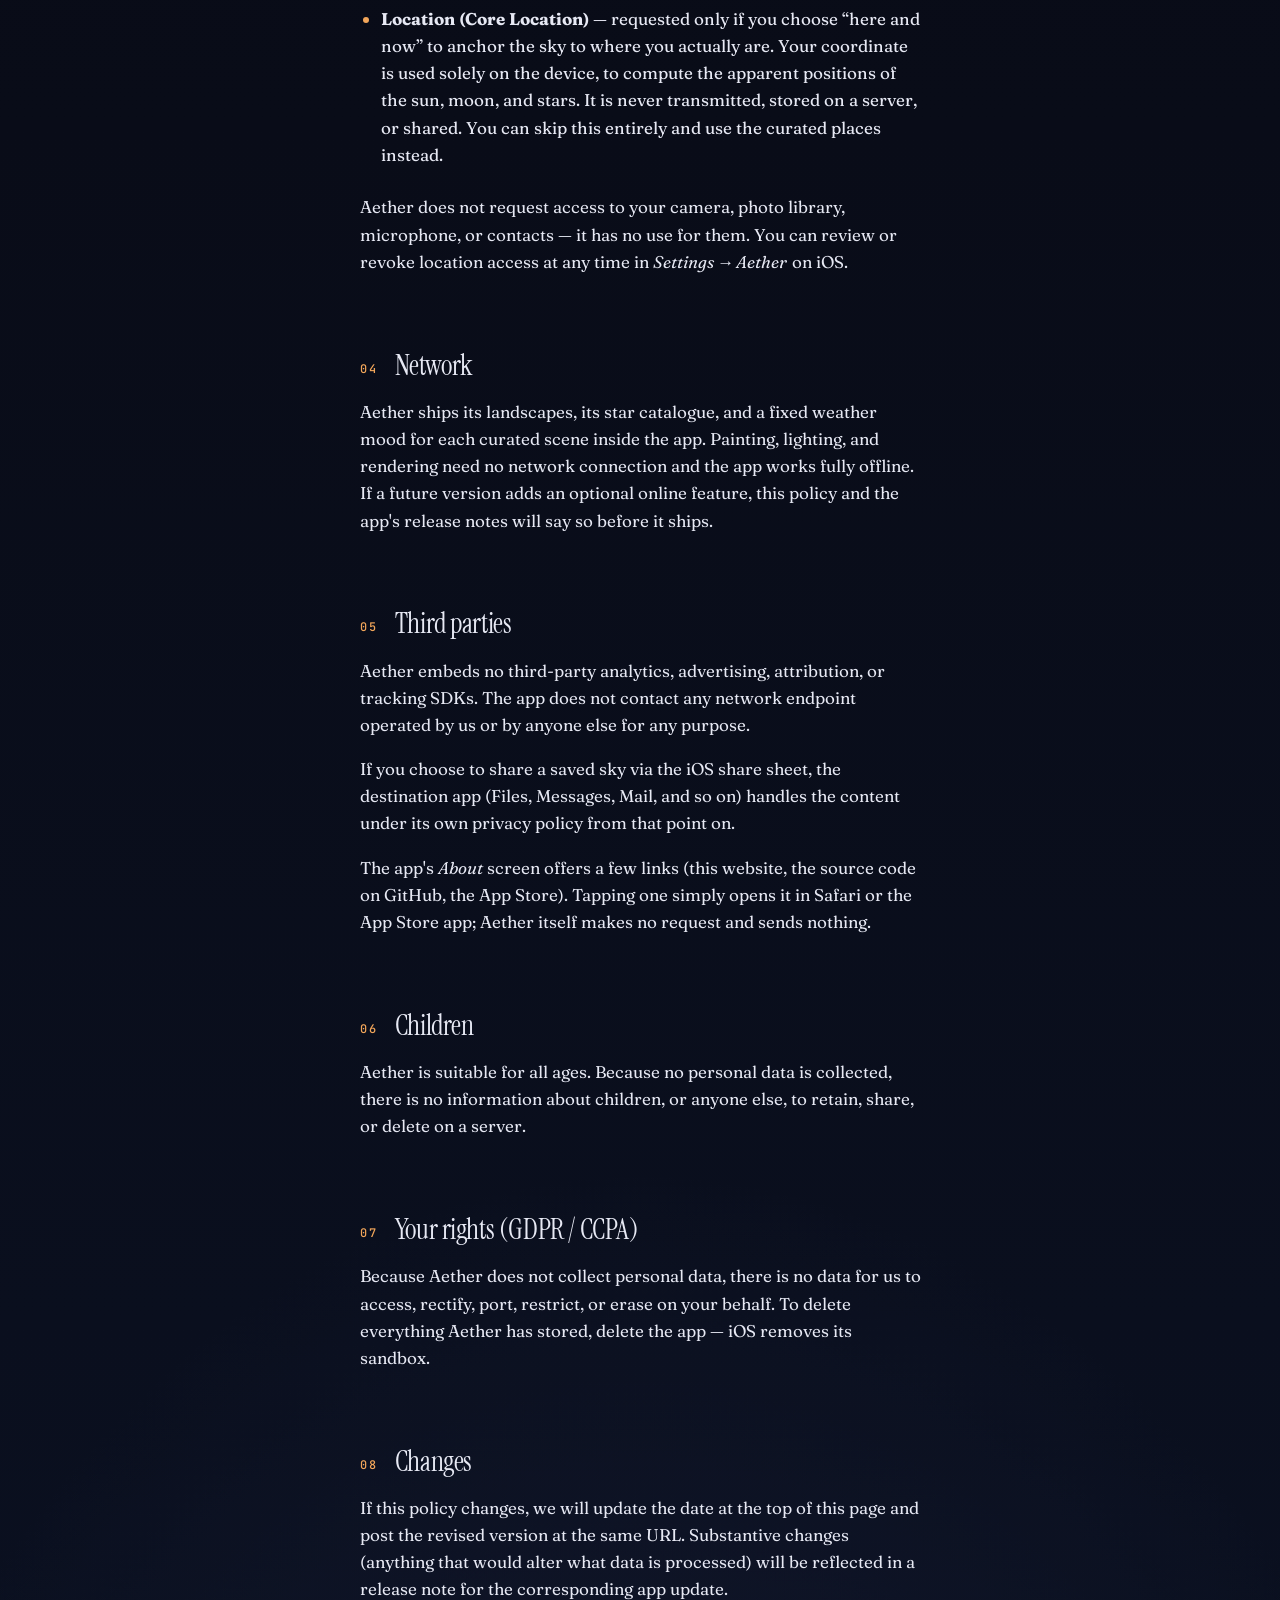
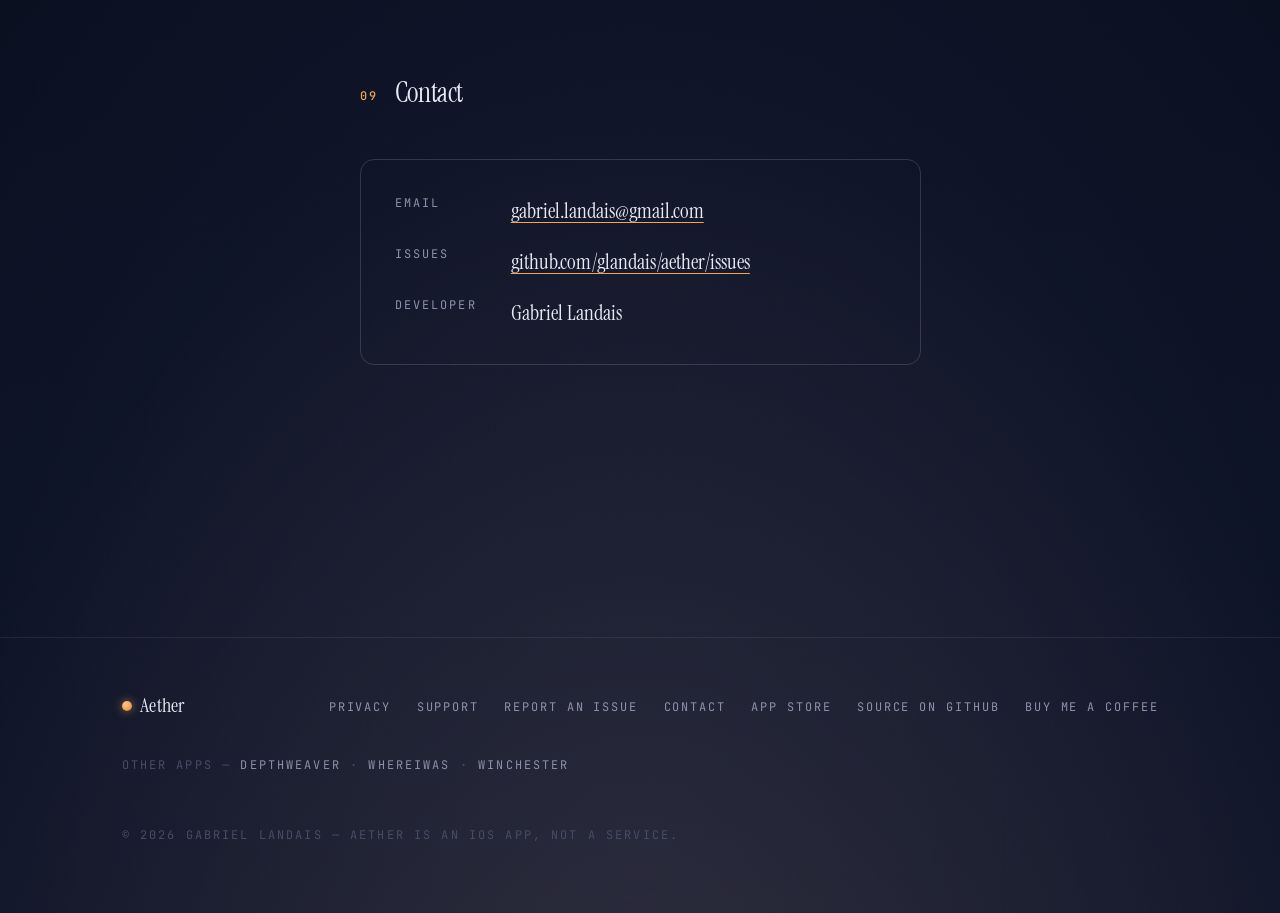
==== commit 8942f4fa: "feat: link the app, site, GitHub and App Store together About sheet from the gallery (site, support," ====
--- a/web/privacy/index.html
+++ b/web/privacy/index.html
@@ -8,6 +8,7 @@
   <link rel="canonical" href="https://glandais.github.io/aether/privacy/">
   <link rel="icon" type="image/svg+xml" href="../favicon.svg">
   <link rel="apple-touch-icon" href="../icon.png">
+  <meta name="apple-itunes-app" content="app-id=6773940359">
   <meta name="theme-color" content="#090C18">
   <meta property="og:type" content="article">
   <meta property="og:title" content="Aether — Privacy Policy">
@@ -126,6 +127,12 @@
         app (Files, Messages, Mail, and so on) handles the content under its own
         privacy policy from that point on.
       </p>
+      <p>
+        The app's <em>About</em> screen offers a few links (this website, the
+        source code on GitHub, the App&nbsp;Store). Tapping one simply opens it in
+        Safari or the App&nbsp;Store app; Aether itself makes no request and
+        sends nothing.
+      </p>
     </section>
 
     <section>
@@ -180,8 +187,16 @@
         <a href="../support/">Support</a>
         <a href="https://github.com/glandais/aether/issues" rel="noopener">Report an issue</a>
         <a href="mailto:gabriel.landais@gmail.com">Contact</a>
+        <a href="https://apps.apple.com/app/id6773940359" rel="noopener">App Store</a>
+        <a href="https://github.com/glandais/aether" rel="noopener">Source on GitHub</a>
         <a href="https://ko-fi.com/gabylandais" rel="noopener">Buy me a coffee</a>
       </nav>
+      <p class="site-footer__apps">
+        Other apps —
+        <a href="https://glandais.github.io/DepthWeaver/" rel="noopener">DepthWeaver</a> ·
+        <a href="https://glandais.github.io/WhereIWas/" rel="noopener">WhereIWas</a> ·
+        <a href="https://glandais.github.io/winchester/" rel="noopener">Winchester</a>
+      </p>
       <p class="site-footer__meta">
         © <span id="year">2026</span> Gabriel Landais — Aether is an iOS app, not a service.
       </p>
--- a/web/assets/style.css
+++ b/web/assets/style.css
@@ -413,13 +413,6 @@
   border-color: var(--amber);
 }
 .btn--primary:hover { filter: brightness(1.06); color: #2a1607; }
-.btn__hint {
-  font-family: var(--font-mono);
-  color: var(--haze-muted);
-  letter-spacing: 0.12em;
-  font-size: 0.62rem;
-  text-transform: uppercase;
-}
 
 /* ---------- section heading ---------- */
 .section { padding-block: var(--s-12); border-top: 1px solid var(--rule); }
@@ -641,6 +634,17 @@
   text-decoration: none;
 }
 .site-footer__nav a:hover { color: var(--haze); }
+.site-footer__apps {
+  font-family: var(--font-mono);
+  font-size: 0.7rem;
+  letter-spacing: 0.18em;
+  text-transform: uppercase;
+  color: var(--haze-faint);
+  flex-basis: 100%;
+  margin: 0;
+}
+.site-footer__apps a { color: var(--haze-muted); text-decoration: none; }
+.site-footer__apps a:hover { color: var(--haze); }
 .site-footer__meta {
   font-family: var(--font-mono);
   font-size: 0.7rem;
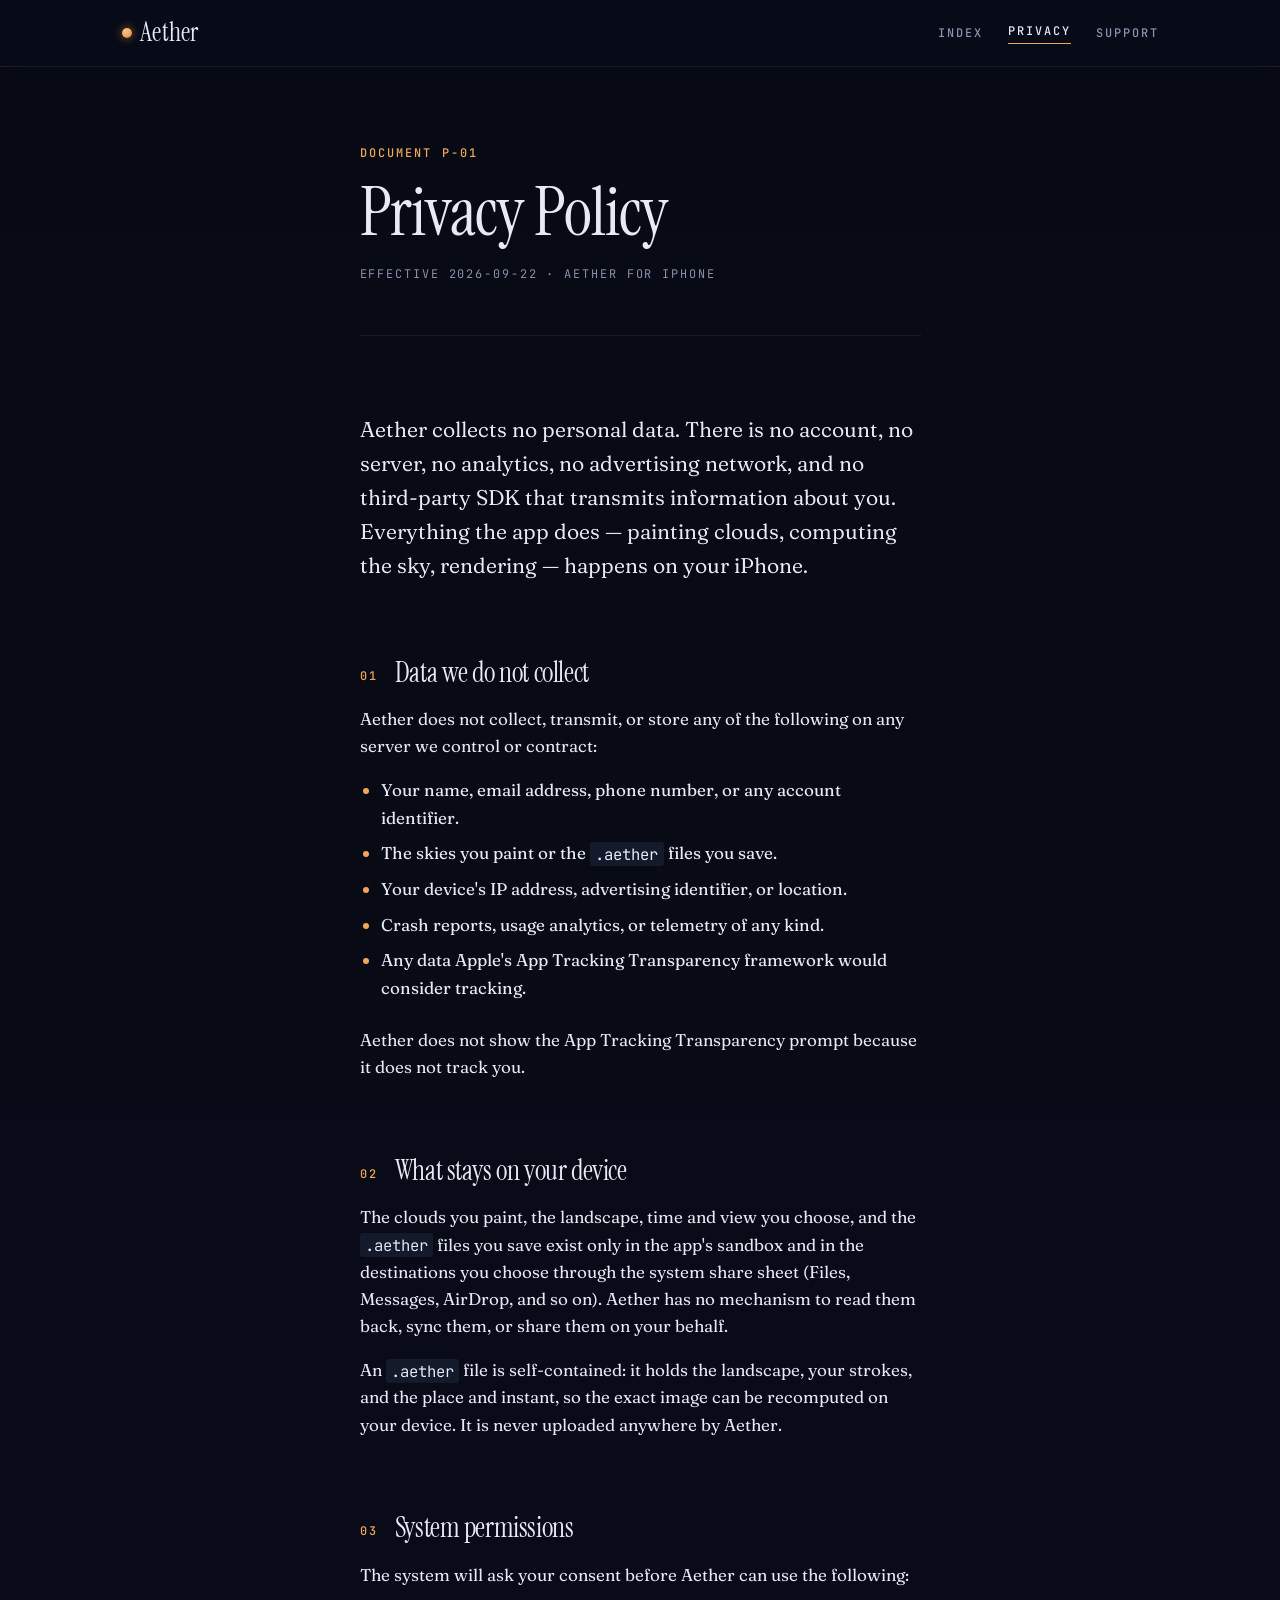
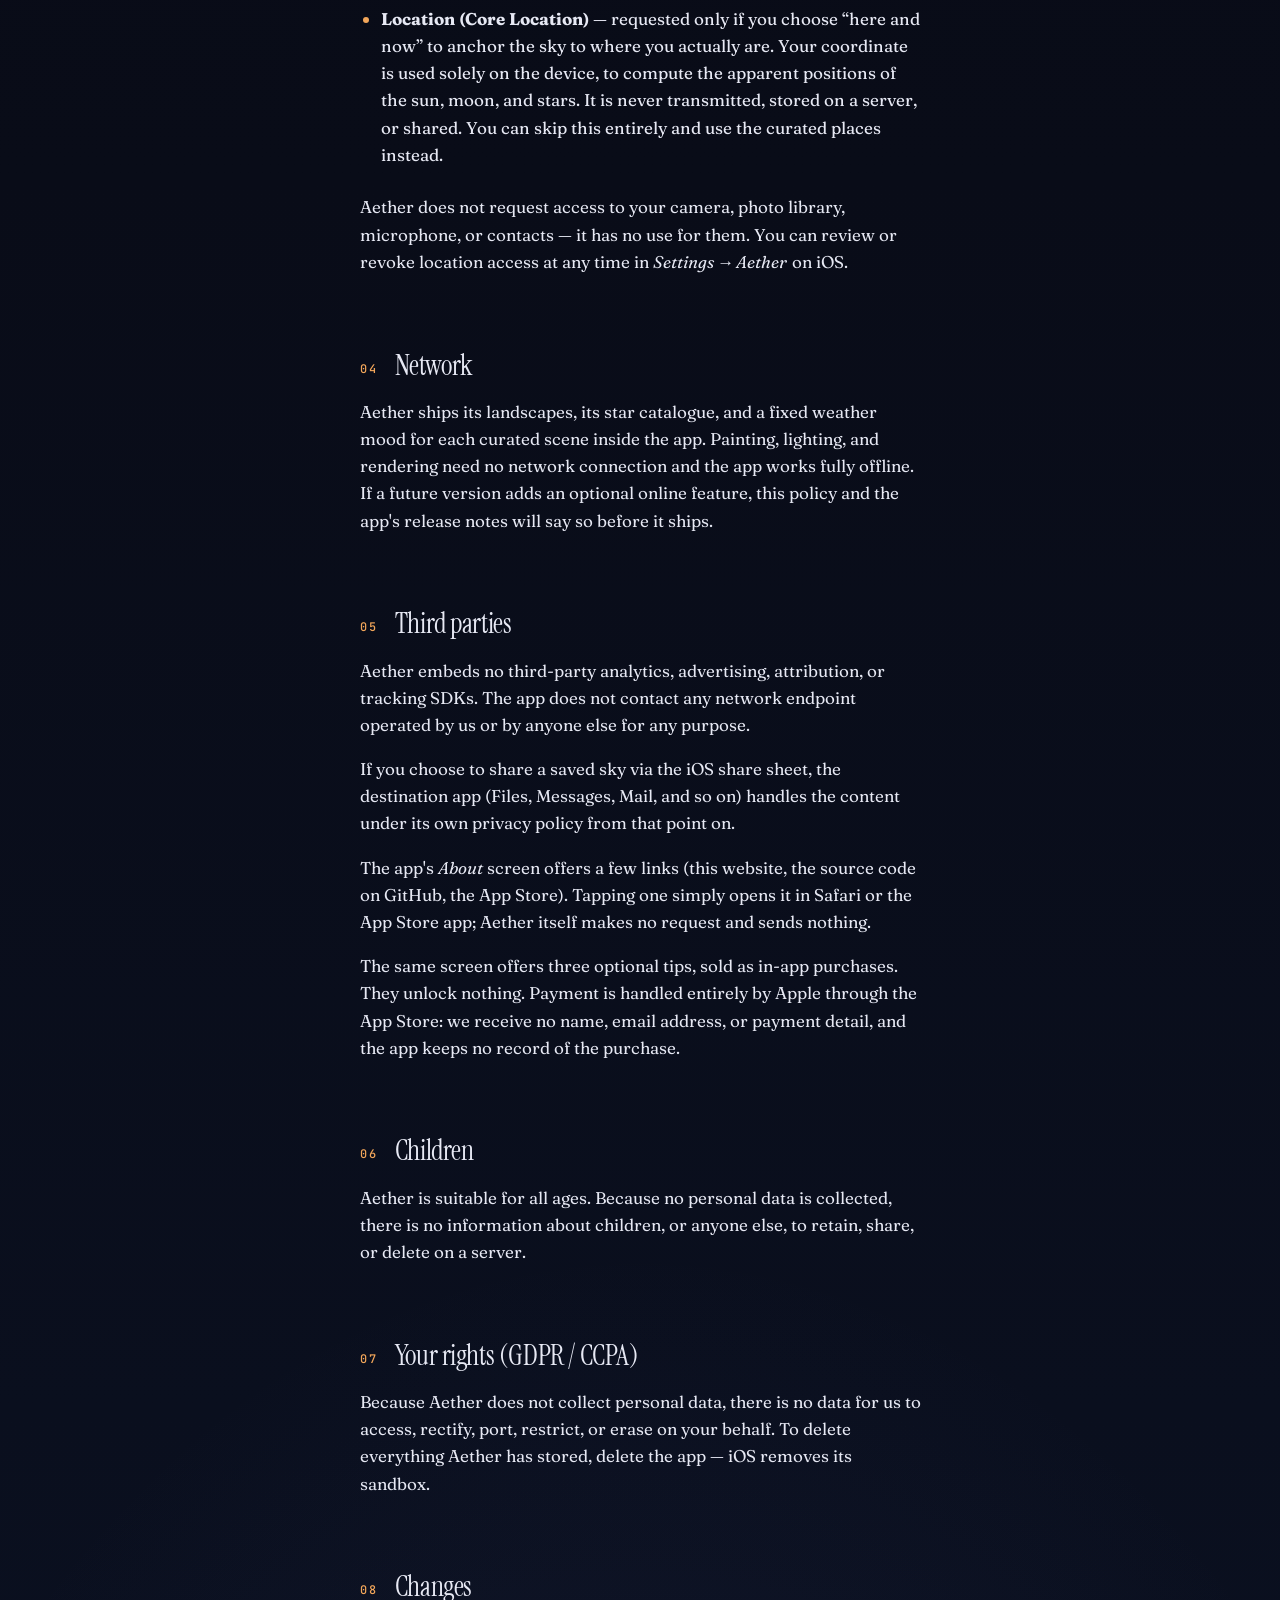
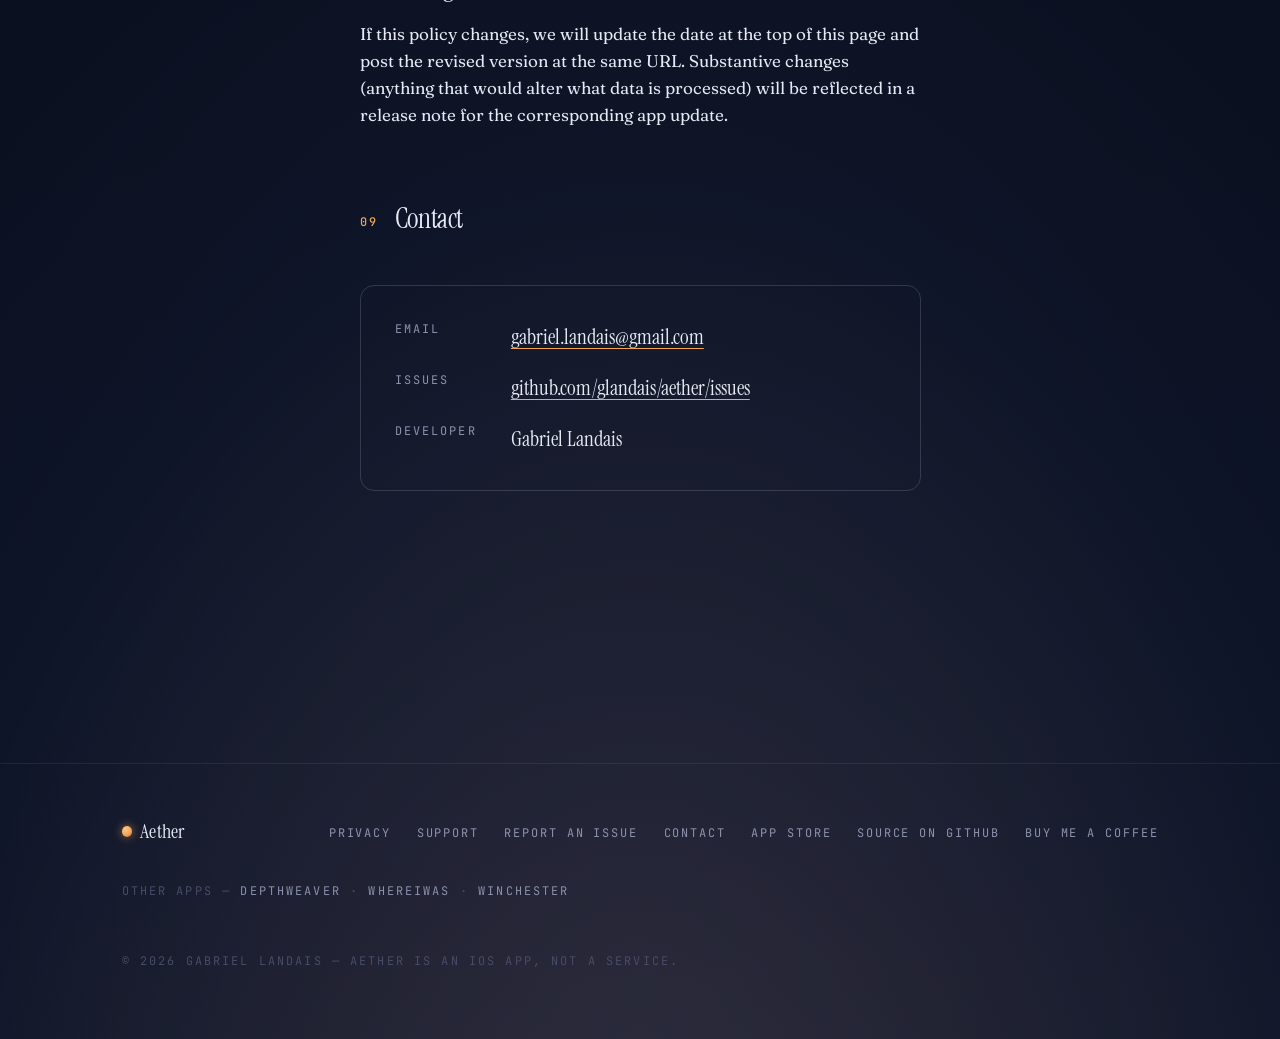
==== commit d3a62065: "feat: offer three tips through in-app purchase Three consumables that unlock nothing, from About → S" ====
--- a/web/privacy/index.html
+++ b/web/privacy/index.html
@@ -37,7 +37,7 @@
     <header class="prose__header">
       <span class="label label-accent">Document P-01</span>
       <h1>Privacy Policy</h1>
-      <p class="meta">Effective 2026-05-31 · Aether for iPhone</p>
+      <p class="meta">Effective 2026-09-22 · Aether for iPhone</p>
     </header>
 
     <section>
@@ -132,6 +132,12 @@
         source code on GitHub, the App&nbsp;Store). Tapping one simply opens it in
         Safari or the App&nbsp;Store app; Aether itself makes no request and
         sends nothing.
+      </p>
+      <p>
+        The same screen offers three optional tips, sold as in-app purchases.
+        They unlock nothing. Payment is handled entirely by Apple through the
+        App&nbsp;Store: we receive no name, email address, or payment detail,
+        and the app keeps no record of the purchase.
       </p>
     </section>
 
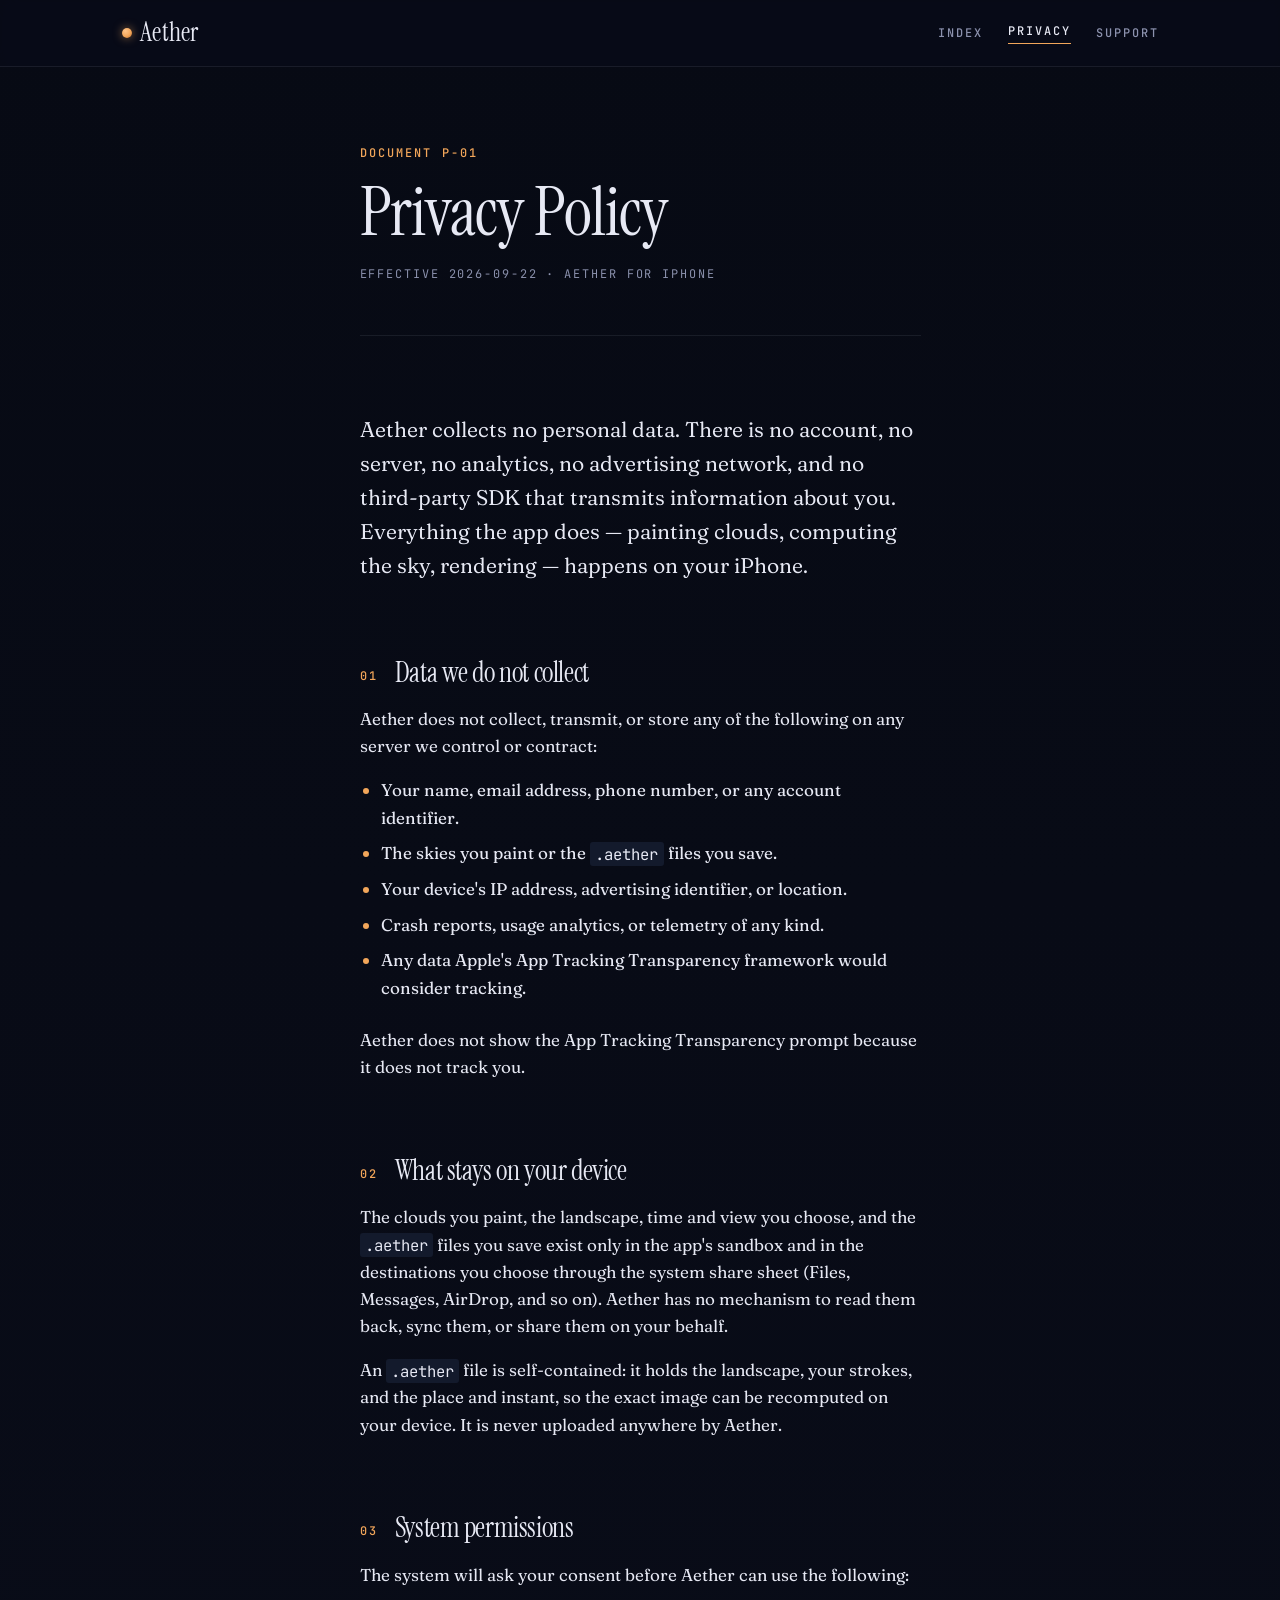
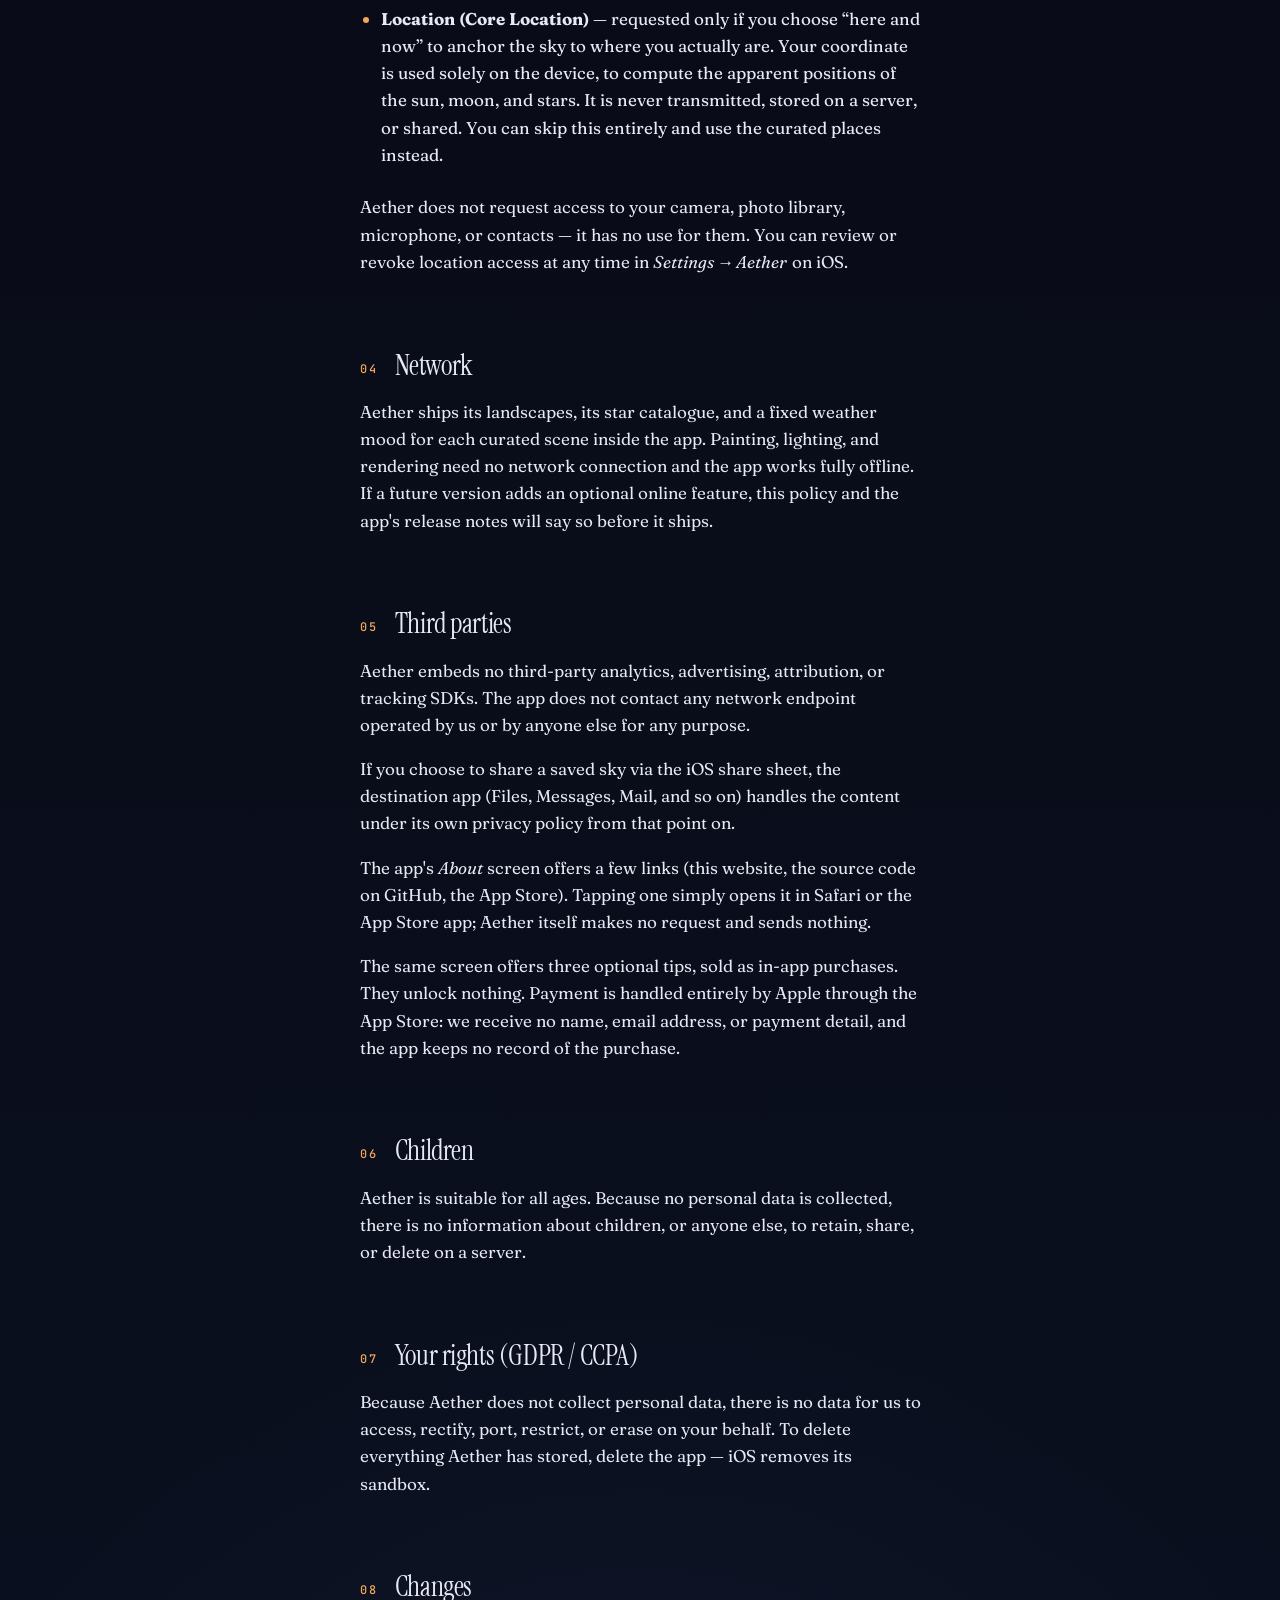
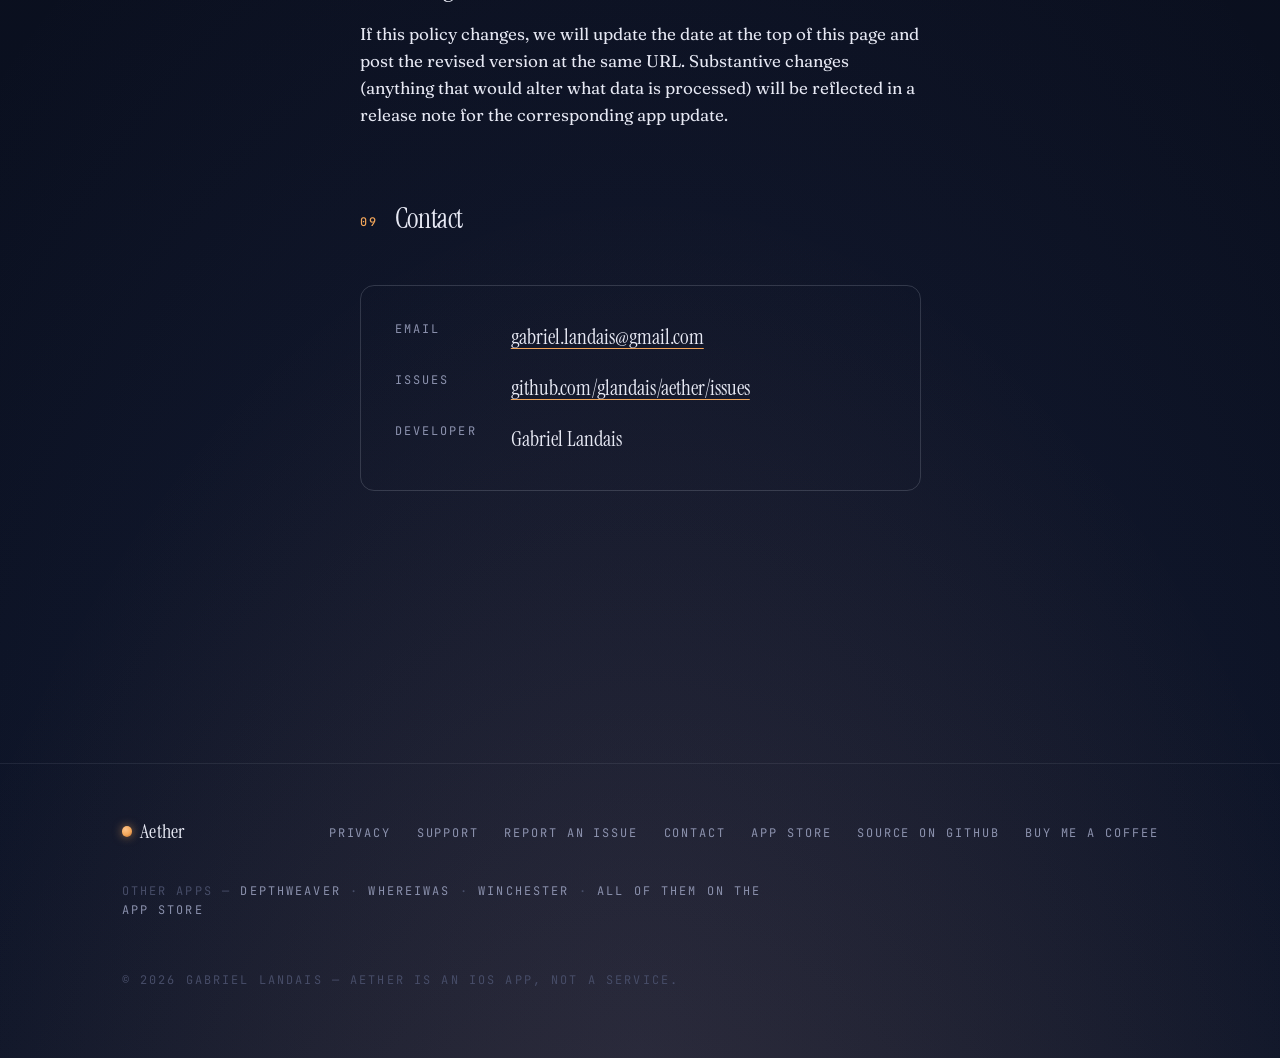
==== commit 35f0871d: "docs: link the developer App Store page from the site footer Co-Authored-By: Claude Opus 5 (1M conte" ====
--- a/web/privacy/index.html
+++ b/web/privacy/index.html
@@ -201,7 +201,8 @@
         Other apps —
         <a href="https://glandais.github.io/DepthWeaver/" rel="noopener">DepthWeaver</a> ·
         <a href="https://glandais.github.io/WhereIWas/" rel="noopener">WhereIWas</a> ·
-        <a href="https://glandais.github.io/winchester/" rel="noopener">Winchester</a>
+        <a href="https://glandais.github.io/winchester/" rel="noopener">Winchester</a> ·
+        <a href="https://apps.apple.com/developer/id1891310404" rel="noopener">all of them on the App Store</a>
       </p>
       <p class="site-footer__meta">
         © <span id="year">2026</span> Gabriel Landais — Aether is an iOS app, not a service.
